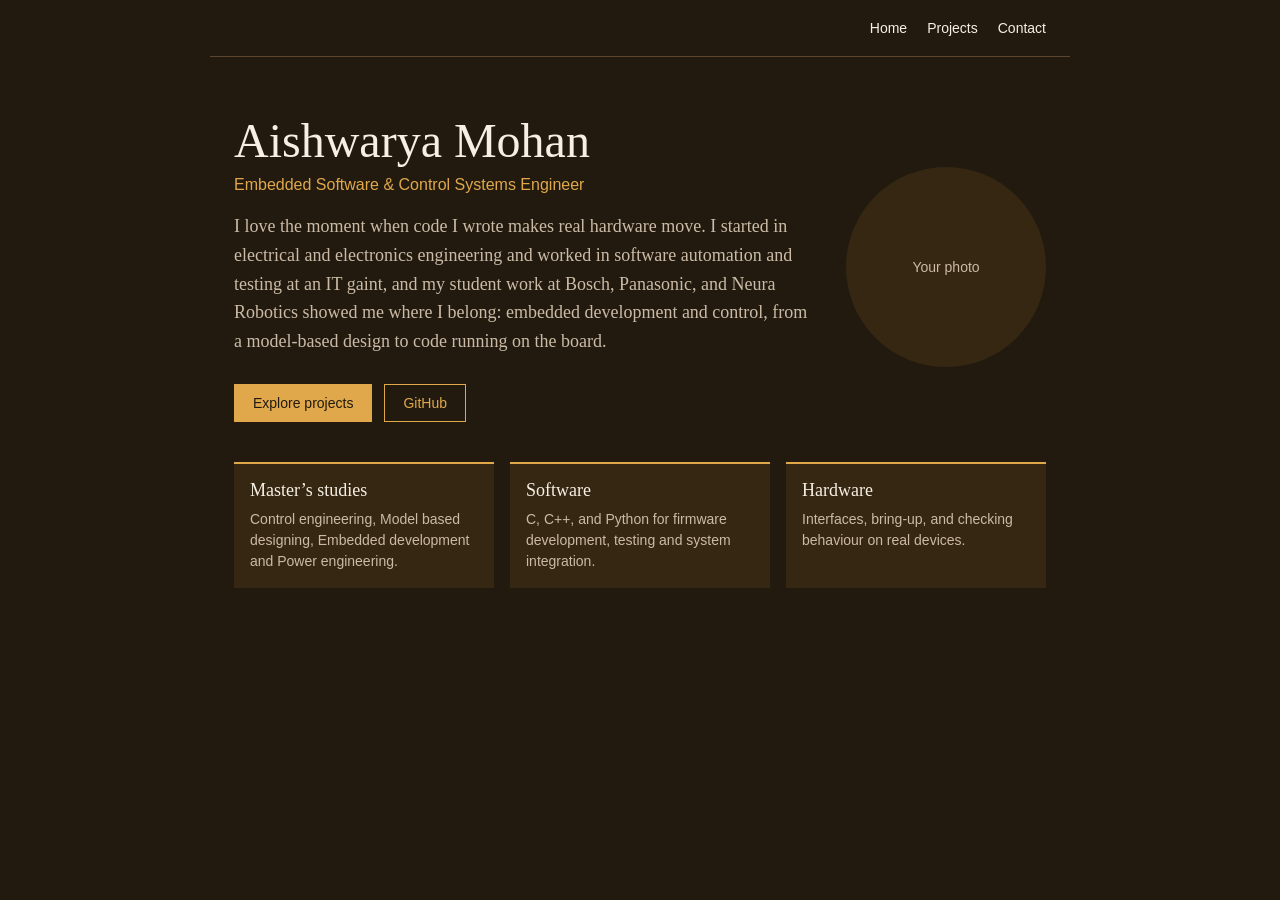
==== local/index.html @ 876b0a0a "Add: photo and refurbish" ====
<!DOCTYPE html>
<!-- This file is the page the browser shows. -->
<html lang="en">
  <head>
    <meta charset="UTF-8" />
    <meta name="viewport" content="width=device-width, initial-scale=1.0" />
    <title>Aishwarya Mohan</title>
    <!-- style.css holds the colours and layout. -->
    <link rel="stylesheet" href="style.css" />
  </head>
  <body>
    <!-- Top bar: the page links. The name is the heading below. -->
    <header class="nav">
      <nav class="nav-links">
        <!-- Each link jumps to a section with the same id. -->
        <a href="#home">Home</a>
        <a href="#projects">Projects</a>
        <a href="#contact">Contact</a>
      </nav>
    </header>

    <main class="page">
      <!-- Hero: the first thing a visitor reads. -->
      <!-- id="home" is the target of the Home link in the top bar. -->
      <section class="hero" id="home">
        <div class="hero-text">
          <h1>Aishwarya Mohan</h1>
          <p class="role">Embedded Software &amp; Control Systems Engineer</p>

          <!-- EDIT: background, the work in Germany, and the focus. -->
          <p class="intro">
            I love the moment when code I wrote makes real hardware move. I
            started in electrical and electronics engineering and
            worked in software automation and testing at an IT gaint,
            and my student work at Bosch, Panasonic, and Neura Robotics showed me where I
            belong: embedded development and control, from a model-based design
            to code running on the board.
          </p>

          <!-- Two buttons. A link styled to look like a button. -->
          <div class="hero-buttons">
            <a class="button button-main" href="#projects">Explore projects</a>
            <a class="button" href="https://github.com/tech-believer">GitHub</a>
          </div>
        </div>

        <!-- Photo sits to the right of the text. -->
        <!-- When you have a picture, save it as local/photo.jpg -->
        <!-- and replace the line below with: <img src="photo.jpg" alt="Aishwarya Mohan"> -->
        <div class="photo">Your photo</div>
      </section>

      <!-- Three starting topics. More sections can be added later. -->
      <section class="topics" aria-label="Focus areas">
        <article>
          <h2>Master’s studies</h2>
          <p>Control engineering, Model based designing, Embedded development and Power engineering.</p>
        </article>
        <article>
          <h2>Software</h2>
          <p>C, C++, and Python for firmware development, testing and system integration.</p>
        </article>
        <article>
          <h2>Hardware</h2>
          <p>Interfaces, bring-up, and checking behaviour on real devices.</p>
        </article>
      </section>
    </main>
  </body>
</html>
---- local/style.css ----
/* Warm engineering colours for the first local page. */
:root {
  --ink: #221a0f;
  --panel: #362712;
  --line: #5c4630;
  --cream: #f6efe4;
  --muted: #cbbba6;
  --gold: #e0a84a;
}

/* Make the page fill the window and use our font. */
* {
  box-sizing: border-box;
}

body {
  margin: 0;
  min-height: 100vh;
  background: var(--ink);
  color: var(--cream);
  font-family: Georgia, "Times New Roman", serif;
}

/* Top bar across the page. */
.nav {
  display: flex;
  justify-content: flex-end;
  align-items: center;
  max-width: 860px;
  margin: 0 auto;
  padding: 20px 24px;
  border-bottom: 1px solid var(--line);
  font-family: Arial, sans-serif;
}

/* Links have no underline until the mouse is over them. */
.nav a {
  color: var(--cream);
  text-decoration: none;
}

.nav a:hover {
  color: var(--gold);
}

.nav-links {
  display: flex;
  gap: 20px;
  font-size: 14px;
}

/* Text on the left, photo on the right. */
.hero {
  display: flex;
  align-items: center;
  gap: 32px;
}

.hero-text {
  flex: 1;
}

/* Round photo frame. Same width and height make a perfect circle. */
.photo {
  width: 200px;
  height: 200px;
  flex-shrink: 0;
  display: flex;
  align-items: center;
  justify-content: center;
  border-radius: 50%;
  overflow: hidden;
  background: var(--panel);
  color: var(--muted);
  font-family: Arial, sans-serif;
  font-size: 14px;
}

/* Fill the circle without stretching the picture. */
.photo img {
  width: 100%;
  height: 100%;
  object-fit: cover;
}

/* Keep the content in a readable column. */
.page {
  max-width: 860px;
  margin: 0 auto;
  padding: 56px 24px 72px;
}

/* Row that holds the two buttons. */
.hero-buttons {
  display: flex;
  flex-wrap: wrap;
  gap: 12px;
  margin-top: 28px;
}

/* A link that looks like a button. */
.button {
  display: inline-block;
  padding: 10px 18px;
  border: 1px solid var(--gold);
  color: var(--gold);
  font-family: Arial, sans-serif;
  font-size: 14px;
  text-decoration: none;
}

.button:hover {
  background: var(--panel);
}

/* The main button is filled with gold. */
.button-main {
  background: var(--gold);
  color: var(--ink);
}

.button-main:hover {
  background: var(--cream);
  border-color: var(--cream);
}

h1 {
  margin: 0;
  font-size: 48px;
  font-weight: normal;
}

.role {
  margin: 8px 0 0;
  color: var(--gold);
  font-family: Arial, sans-serif;
}

.intro {
  color: var(--muted);
  font-size: 18px;
  line-height: 1.6;
}

/* Place the three topics side by side on a wide screen. */
.topics {
  display: grid;
  grid-template-columns: repeat(3, minmax(0, 1fr));
  gap: 16px;
  margin-top: 40px;
}

article {
  background: var(--panel);
  border-top: 2px solid var(--gold);
  padding: 16px;
}

h2 {
  margin: 0 0 8px;
  font-size: 18px;
  font-weight: normal;
}

article p {
  margin: 0;
  color: var(--muted);
  font-family: Arial, sans-serif;
  font-size: 14px;
  line-height: 1.5;
}

/* Stack the topics on a phone. */
@media (max-width: 700px) {
  h1 {
    font-size: 36px;
  }

  /* Smaller gaps so the top bar fits on a phone. */
  .nav-links {
    gap: 12px;
  }

  /* On a phone, put the photo under the text. */
  .hero {
    flex-direction: column;
    align-items: flex-start;
  }

  .topics {
    grid-template-columns: 1fr;
  }
}
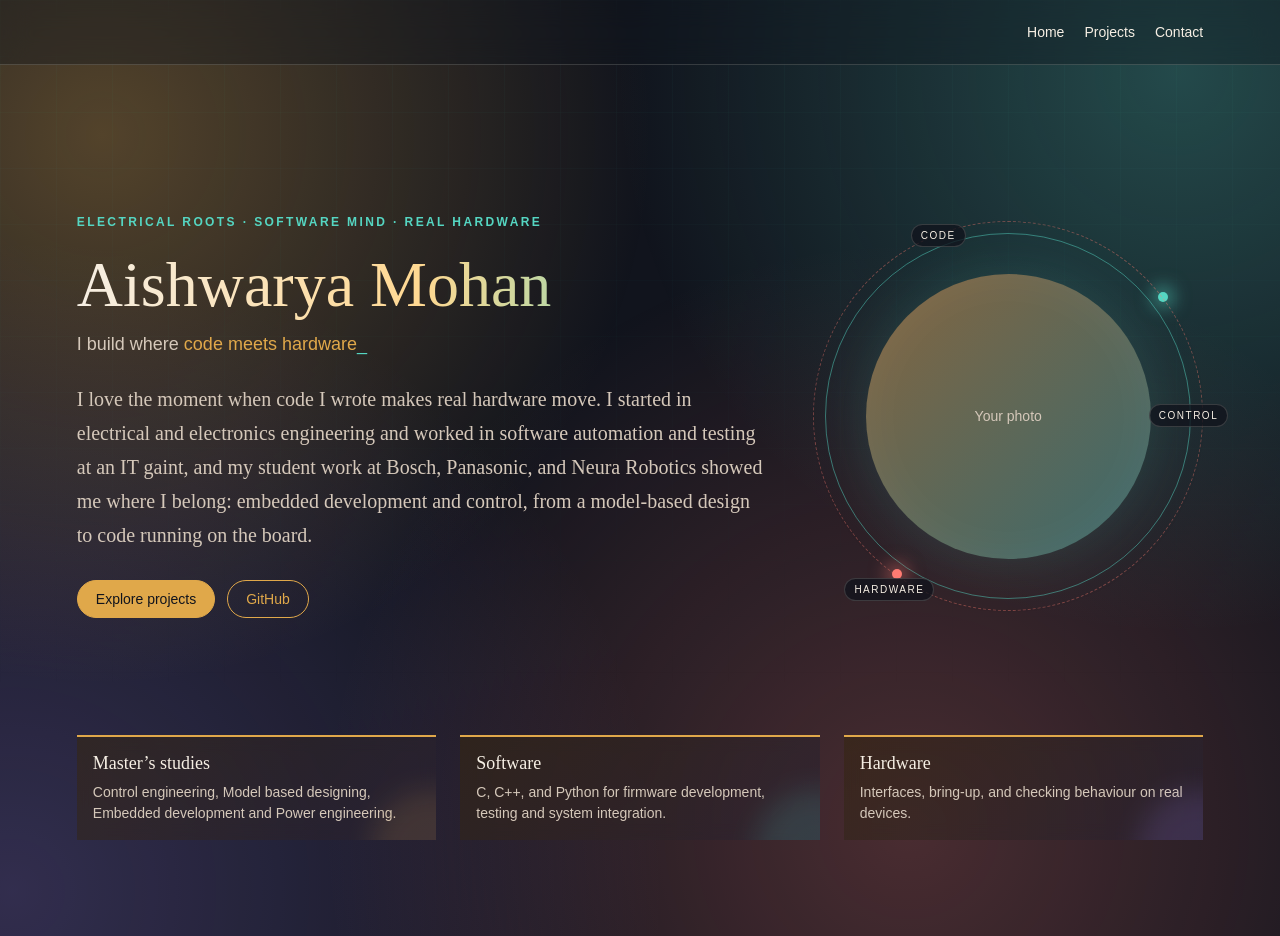
==== commit 1ca0f46c: "Add: Planetary style and JS automation :)" ====
--- a/local/index.html
+++ b/local/index.html
@@ -9,6 +9,13 @@
     <link rel="stylesheet" href="style.css" />
   </head>
   <body>
+    <!-- Decorative moving signal lines. Screen readers ignore them. -->
+    <div class="signal-field" aria-hidden="true">
+      <span class="signal signal-one"></span>
+      <span class="signal signal-two"></span>
+      <span class="signal signal-three"></span>
+    </div>
+
     <!-- Top bar: the page links. The name is the heading below. -->
     <header class="nav">
       <nav class="nav-links">
@@ -24,8 +31,13 @@
       <!-- id="home" is the target of the Home link in the top bar. -->
       <section class="hero" id="home">
         <div class="hero-text">
+          <p class="eyebrow">ELECTRICAL ROOTS · SOFTWARE MIND · REAL HARDWARE</p>
           <h1>Aishwarya Mohan</h1>
-          <p class="role">Embedded Software &amp; Control Systems Engineer</p>
+          <!-- JavaScript changes only the highlighted ending. -->
+          <p class="role">
+            I build where
+            <span id="changing-focus">code meets hardware</span><span class="cursor">_</span>
+          </p>
 
           <!-- EDIT: background, the work in Germany, and the focus. -->
           <p class="intro">
@@ -44,10 +56,17 @@
           </div>
         </div>
 
-        <!-- Photo sits to the right of the text. -->
+        <!-- The animated rings connect the themes around the photo. -->
         <!-- When you have a picture, save it as local/photo.jpg -->
         <!-- and replace the line below with: <img src="photo.jpg" alt="Aishwarya Mohan"> -->
-        <div class="photo">Your photo</div>
+        <div class="portrait-system">
+          <span class="orbit orbit-one" aria-hidden="true"></span>
+          <span class="orbit orbit-two" aria-hidden="true"></span>
+          <span class="orbit-label label-code">CODE</span>
+          <span class="orbit-label label-control">CONTROL</span>
+          <span class="orbit-label label-hardware">HARDWARE</span>
+          <div class="photo">Your photo</div>
+        </div>
       </section>
 
       <!-- Three starting topics. More sections can be added later. -->
@@ -66,5 +85,7 @@
         </article>
       </section>
     </main>
+    <!-- A tiny script changes the highlighted engineering theme. -->
+    <script src="script.js"></script>
   </body>
 </html>
--- a/local/style.css
+++ b/local/style.css
@@ -1,11 +1,14 @@
 /* Warm engineering colours for the first local page. */
 :root {
-  --ink: #221a0f;
-  --panel: #362712;
-  --line: #5c4630;
+  --ink: #11141d;
+  --panel: #282235;
+  --line: rgba(246, 239, 228, 0.16);
   --cream: #f6efe4;
-  --muted: #cbbba6;
+  --muted: #d5c8ba;
   --gold: #e0a84a;
+  --teal: #55d6c2;
+  --coral: #ff7b72;
+  --violet: #a98bff;
 }
 
 /* Make the page fill the window and use our font. */
@@ -16,20 +19,178 @@
 body {
   margin: 0;
   min-height: 100vh;
+  position: relative;
+  overflow-x: hidden;
   background: var(--ink);
   color: var(--cream);
   font-family: Georgia, "Times New Roman", serif;
 }
 
-/* Top bar across the page. */
+/* Soft coloured glows behind the whole page. */
+body::before {
+  content: "";
+  position: fixed;          /* stays still while the page scrolls */
+  inset: -20%;              /* a bit bigger than the screen, so movement has room */
+  z-index: -1;              /* sits behind all the text */
+  background:
+    radial-gradient(circle at 20% 25%, rgba(224, 168, 74, 0.32), transparent 32%),
+    radial-gradient(circle at 80% 20%, rgba(85, 214, 194, 0.28), transparent 32%),
+    radial-gradient(circle at 65% 80%, rgba(255, 123, 114, 0.24), transparent 38%),
+    radial-gradient(circle at 15% 85%, rgba(169, 139, 255, 0.22), transparent 35%);
+  animation: drift 10s ease-in-out infinite alternate;
+}
+
+/* A faint technical grid gives the background an engineering feel. */
+body::after {
+  content: "";
+  position: fixed;
+  inset: 0;
+  z-index: -1;
+  opacity: 0.14;
+  background-image:
+    linear-gradient(rgba(85, 214, 194, 0.24) 1px, transparent 1px),
+    linear-gradient(90deg, rgba(85, 214, 194, 0.24) 1px, transparent 1px);
+  background-size: 56px 56px;
+  mask-image: linear-gradient(to bottom, black, transparent 85%);
+}
+
+/* Three animated paths suggest electrical signals moving through a system. */
+.signal-field {
+  position: fixed;
+  inset: 0;
+  z-index: 0;
+  overflow: hidden;
+  pointer-events: none;
+}
+
+.signal {
+  position: absolute;
+  width: 42vw;
+  height: 1px;
+  opacity: 0;
+  background: linear-gradient(90deg, transparent, var(--teal), transparent);
+  box-shadow: 0 0 14px var(--teal);
+  animation: signal-flow 7s linear infinite;
+}
+
+.signal::after {
+  content: "";
+  position: absolute;
+  right: 20%;
+  top: -3px;
+  width: 7px;
+  height: 7px;
+  border-radius: 50%;
+  background: var(--cream);
+  box-shadow: 0 0 18px 5px var(--teal);
+}
+
+.signal-one {
+  top: 18%;
+  left: -45vw;
+}
+
+.signal-two {
+  top: 68%;
+  left: -50vw;
+  animation-delay: 2.3s;
+  animation-duration: 9s;
+}
+
+.signal-three {
+  top: 44%;
+  left: -45vw;
+  transform: rotate(-12deg);
+  animation-delay: 4.4s;
+  animation-duration: 11s;
+}
+
+@keyframes signal-flow {
+  0% {
+    opacity: 0;
+    translate: 0;
+  }
+  15%,
+  80% {
+    opacity: 0.65;
+  }
+  100% {
+    opacity: 0;
+    translate: 155vw;
+  }
+}
+
+/* Move and turn the glows, then go back (alternate). */
+@keyframes drift {
+  from {
+    transform: translate(-6%, 4%) rotate(-10deg) scale(1);
+  }
+  to {
+    transform: translate(6%, -4%) rotate(10deg) scale(1.15);
+  }
+}
+
+/* Text slides up and fades in when the page opens. */
+.hero-text {
+  animation: rise 0.9s ease-out backwards;
+}
+
+/* Cards come in a little later, one after another. */
+.topics article {
+  /* "backwards" hides cards during the delay but frees them for hover after. */
+  animation: rise 0.9s ease-out backwards;
+}
+
+.topics article:nth-child(1) {
+  animation-delay: 0.3s;
+}
+
+.topics article:nth-child(2) {
+  animation-delay: 0.45s;
+}
+
+.topics article:nth-child(3) {
+  animation-delay: 0.6s;
+}
+
+/* Start 24px lower and invisible, end in place and visible. */
+@keyframes rise {
+  from {
+    opacity: 0;
+    transform: translateY(24px);
+  }
+  to {
+    opacity: 1;
+    transform: translateY(0);
+  }
+}
+
+/* No movement for people who turned off animations on their device. */
+@media (prefers-reduced-motion: reduce) {
+  body::before,
+  .signal,
+  .orbit,
+  .cursor,
+  .hero-text,
+  .topics article {
+    animation: none;
+  }
+}
+
+/* Top bar uses the same width as the page below it. */
 .nav {
+  position: relative;
+  z-index: 2;
   display: flex;
   justify-content: flex-end;
   align-items: center;
-  max-width: 860px;
+  max-width: 1440px;
   margin: 0 auto;
-  padding: 20px 24px;
+  /* 6vw means 6% of the screen width, so big screens get more side space. */
+  padding: 24px 6vw;
   border-bottom: 1px solid var(--line);
+  background: rgba(17, 20, 29, 0.35);
+  backdrop-filter: blur(14px);
   font-family: Arial, sans-serif;
 }
 
@@ -49,28 +210,122 @@
   font-size: 14px;
 }
 
-/* Text on the left, photo on the right. */
+/* Text on the left, photo pushed to the right edge. */
 .hero {
   display: flex;
   align-items: center;
-  gap: 32px;
+  justify-content: space-between;
+  gap: 48px;
+  min-height: 510px;
 }
 
 .hero-text {
   flex: 1;
 }
 
+.eyebrow {
+  margin: 0 0 18px;
+  color: var(--teal);
+  font: 700 12px/1.4 Arial, sans-serif;
+  letter-spacing: 0.2em;
+}
+
+/* The two rings turn in opposite directions around the portrait. */
+.portrait-system {
+  position: relative;
+  width: 390px;
+  height: 390px;
+  flex: 0 0 390px;
+  display: grid;
+  place-items: center;
+}
+
+.orbit {
+  position: absolute;
+  inset: 12px;
+  border: 1px solid rgba(85, 214, 194, 0.48);
+  border-radius: 50%;
+  animation: orbit-spin 14s linear infinite;
+}
+
+.orbit::before {
+  content: "";
+  position: absolute;
+  top: 16%;
+  right: 6%;
+  width: 10px;
+  height: 10px;
+  border-radius: 50%;
+  background: var(--teal);
+  box-shadow: 0 0 18px 5px rgba(85, 214, 194, 0.65);
+}
+
+.orbit-two {
+  inset: 0;
+  border-color: rgba(255, 123, 114, 0.38);
+  border-style: dashed;
+  animation-direction: reverse;
+  animation-duration: 22s;
+}
+
+.orbit-two::before {
+  top: auto;
+  right: auto;
+  bottom: 8%;
+  left: 20%;
+  background: var(--coral);
+  box-shadow: 0 0 18px 5px rgba(255, 123, 114, 0.55);
+}
+
+@keyframes orbit-spin {
+  to {
+    transform: rotate(360deg);
+  }
+}
+
+.orbit-label {
+  position: absolute;
+  z-index: 2;
+  padding: 5px 9px;
+  border: 1px solid var(--line);
+  border-radius: 20px;
+  background: rgba(17, 20, 29, 0.78);
+  color: var(--cream);
+  font: 10px Arial, sans-serif;
+  letter-spacing: 0.15em;
+}
+
+.label-code {
+  top: 3px;
+  left: 25%;
+}
+
+.label-control {
+  top: 47%;
+  right: -25px;
+}
+
+.label-hardware {
+  bottom: 10px;
+  left: 8%;
+}
+
 /* Round photo frame. Same width and height make a perfect circle. */
 .photo {
-  width: 200px;
-  height: 200px;
-  flex-shrink: 0;
+  width: 285px;
+  height: 285px;
   display: flex;
   align-items: center;
   justify-content: center;
   border-radius: 50%;
   overflow: hidden;
-  background: var(--panel);
+  /* Gold-to-teal fill until a real photo is added. */
+  background:
+    linear-gradient(135deg, rgba(224, 168, 74, 0.5), rgba(85, 214, 194, 0.4)),
+    var(--panel);
+  box-shadow:
+    0 0 60px rgba(85, 214, 194, 0.16),
+    inset 0 0 50px rgba(255, 255, 255, 0.05);
   color: var(--muted);
   font-family: Arial, sans-serif;
   font-size: 14px;
@@ -83,11 +338,13 @@
   object-fit: cover;
 }
 
-/* Keep the content in a readable column. */
+/* Wide on a computer, with space at the screen edges. */
 .page {
-  max-width: 860px;
+  position: relative;
+  z-index: 1;
+  max-width: 1440px;
   margin: 0 auto;
-  padding: 56px 24px 72px;
+  padding: 96px 6vw 96px;
 }
 
 /* Row that holds the two buttons. */
@@ -107,10 +364,14 @@
   font-family: Arial, sans-serif;
   font-size: 14px;
   text-decoration: none;
+  border-radius: 999px;
+  transition: transform 0.2s, background 0.2s, box-shadow 0.2s;
 }
 
 .button:hover {
   background: var(--panel);
+  transform: translateY(-3px);
+  box-shadow: 0 8px 24px rgba(224, 168, 74, 0.2);
 }
 
 /* The main button is filled with gold. */
@@ -126,34 +387,95 @@
 
 h1 {
   margin: 0;
-  font-size: 48px;
+  font-size: 64px;
   font-weight: normal;
+  background: linear-gradient(90deg, var(--cream), #ffd891, var(--teal));
+  background-clip: text;
+  color: transparent;
 }
 
 .role {
-  margin: 8px 0 0;
+  min-height: 28px;
+  margin: 12px 0 0;
+  color: var(--muted);
+  font-family: Arial, sans-serif;
+  font-size: 18px;
+}
+
+#changing-focus {
+  display: inline-block;
   color: var(--gold);
-  font-family: Arial, sans-serif;
+  transition: opacity 0.25s, transform 0.25s;
+}
+
+#changing-focus.is-changing {
+  opacity: 0;
+  transform: translateY(6px);
+}
+
+.cursor {
+  color: var(--teal);
+  animation: blink 0.8s steps(1) infinite;
+}
+
+@keyframes blink {
+  50% {
+    opacity: 0;
+  }
 }
 
 .intro {
+  max-width: 720px;
   color: var(--muted);
-  font-size: 18px;
-  line-height: 1.6;
+  font-size: 20px;
+  line-height: 1.7;
 }
 
 /* Place the three topics side by side on a wide screen. */
 .topics {
   display: grid;
   grid-template-columns: repeat(3, minmax(0, 1fr));
-  gap: 16px;
-  margin-top: 40px;
-}
-
+  gap: 24px;
+  margin-top: 64px;
+}
+
+/* See-through cards so the colours show behind them. */
 article {
-  background: var(--panel);
+  position: relative;
+  overflow: hidden;
+  background: linear-gradient(135deg, rgba(54, 39, 18, 0.58), rgba(40, 34, 53, 0.58));
+  backdrop-filter: blur(8px);
   border-top: 2px solid var(--gold);
   padding: 16px;
+  transition: transform 0.25s, box-shadow 0.25s; /* smooth hover change */
+}
+
+/* Each card gets a different coloured light. */
+article::after {
+  content: "";
+  position: absolute;
+  width: 120px;
+  height: 120px;
+  right: -55px;
+  bottom: -70px;
+  border-radius: 50%;
+  background: var(--gold);
+  opacity: 0.14;
+  filter: blur(14px);
+}
+
+article:nth-child(2)::after {
+  background: var(--teal);
+}
+
+article:nth-child(3)::after {
+  background: var(--violet);
+}
+
+/* Card lifts up with a gold glow when the mouse is over it. */
+article:hover {
+  transform: translateY(-6px);
+  box-shadow: 0 10px 30px rgba(224, 168, 74, 0.25);
 }
 
 h2 {
@@ -181,6 +503,33 @@
     gap: 12px;
   }
 
+  .nav,
+  .page {
+    padding-left: 20px;
+    padding-right: 20px;
+  }
+
+  .page {
+    padding-top: 48px;
+  }
+
+  /* Smaller photo so it fits a phone screen. */
+  .photo {
+    width: 210px;
+    height: 210px;
+  }
+
+  .portrait-system {
+    width: 280px;
+    height: 280px;
+    flex-basis: 280px;
+    align-self: center;
+  }
+
+  .label-control {
+    right: -8px;
+  }
+
   /* On a phone, put the photo under the text. */
   .hero {
     flex-direction: column;
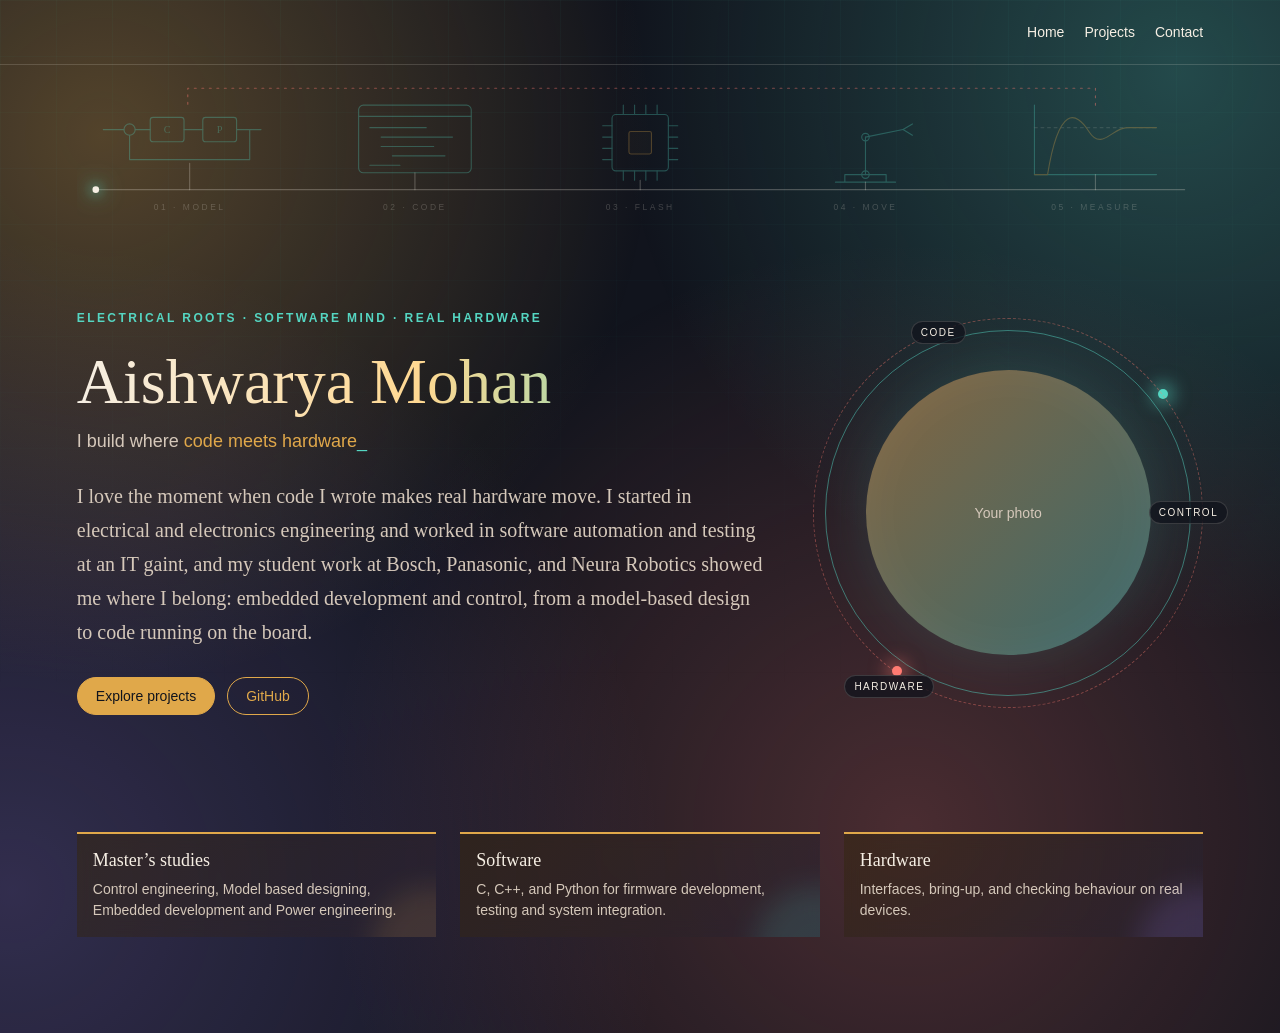
==== commit 626058ac: "Add: simple roof top animation" ====
--- a/local/index.html
+++ b/local/index.html
@@ -25,6 +25,80 @@
         <a href="#contact">Contact</a>
       </nav>
     </header>
+
+    <!-- Roof: one thin line drawing that tells the story left to right. -->
+    <!-- A spark travels along the bottom line. When it reaches a step, -->
+    <!-- that step draws itself, glows, and later fades out again. -->
+    <!-- --d is the time the spark arrives at that step. -->
+    <div class="roof" aria-hidden="true">
+      <svg viewBox="0 0 1200 150" class="roof-art">
+        <!-- Feedback loop on top: the measured result goes back to the model. -->
+        <path class="loop" d="M1085 30 V12 H118 V30" />
+
+        <!-- 01 MODEL: a control block diagram with a feedback path. -->
+        <g class="stage" style="--d: 0.6s">
+          <circle class="draw" pathLength="1" cx="56" cy="56" r="6" />
+          <path class="draw" pathLength="1" d="M28 56 H50 M62 56 H78 M114 56 H134 M170 56 H196" />
+          <rect class="draw" pathLength="1" x="78" y="43" width="36" height="26" rx="3" />
+          <rect class="draw" pathLength="1" x="134" y="43" width="36" height="26" rx="3" />
+          <path class="draw" pathLength="1" d="M184 56 V88 H56 V62" />
+          <text x="96" y="60" class="tag">C</text>
+          <text x="152" y="60" class="tag">P</text>
+          <text x="120" y="142" class="label">01 · MODEL</text>
+        </g>
+
+        <!-- 02 CODE: an editor window where lines get typed. -->
+        <g class="stage" style="--d: 2.7s">
+          <rect class="draw" pathLength="1" x="300" y="30" width="120" height="72" rx="5" />
+          <path class="draw" pathLength="1" d="M300 42 H420" />
+          <line class="draw" pathLength="1" style="--i: 1" x1="312" y1="54" x2="372" y2="54" />
+          <line class="draw" pathLength="1" style="--i: 2" x1="324" y1="64" x2="400" y2="64" />
+          <line class="draw" pathLength="1" style="--i: 3" x1="324" y1="74" x2="380" y2="74" />
+          <line class="draw" pathLength="1" style="--i: 4" x1="336" y1="84" x2="392" y2="84" />
+          <line class="draw" pathLength="1" style="--i: 5" x1="312" y1="94" x2="344" y2="94" />
+          <text x="360" y="142" class="label">02 · CODE</text>
+        </g>
+
+        <!-- 03 FLASH: bits go into the microcontroller and its core lights up. -->
+        <g class="stage" style="--d: 4.8s">
+          <text x="600" y="26" class="bits">0110 1011</text>
+          <rect class="draw" pathLength="1" x="570" y="40" width="60" height="60" rx="4" />
+          <rect class="core" x="588" y="58" width="24" height="24" rx="2" />
+          <path class="draw" pathLength="1" d="M582 40 V30 M594 40 V30 M606 40 V30 M618 40 V30 M582 100 V110 M594 100 V110 M606 100 V110 M618 100 V110 M570 52 H560 M570 64 H560 M570 76 H560 M570 88 H560 M630 52 H640 M630 64 H640 M630 76 H640 M630 88 H640" />
+          <text x="600" y="142" class="label">03 · FLASH</text>
+        </g>
+
+        <!-- 04 MOVE: a robot arm whose two joints keep turning. -->
+        <g class="stage" style="--d: 6.9s">
+          <path class="draw" pathLength="1" d="M808 112 H872 M818 112 V104 H862 V112" />
+          <g class="arm-upper">
+            <line x1="840" y1="104" x2="840" y2="64" />
+            <circle cx="840" cy="104" r="4" />
+            <g class="arm-lower">
+              <circle cx="840" cy="64" r="4" />
+              <line x1="840" y1="64" x2="880" y2="56" />
+              <path d="M880 56 L890 50 M880 56 L890 62" />
+            </g>
+          </g>
+          <text x="840" y="142" class="label">04 · MOVE</text>
+        </g>
+
+        <!-- 05 MEASURE: a step response settles on the dashed setpoint. -->
+        <g class="stage" style="--d: 8.9s">
+          <path class="draw" pathLength="1" d="M1020 30 V104 H1150" />
+          <path class="setpoint" d="M1020 54 H1150" />
+          <path class="draw response" pathLength="1" d="M1020 104 H1034 C1046 30 1064 36 1078 58 S1104 52 1120 54 H1150" />
+          <text x="1085" y="142" class="label">05 · MEASURE</text>
+        </g>
+
+        <!-- Production line along the bottom, joining every step. -->
+        <path class="trace" d="M20 120 H1180" />
+        <path class="trace" d="M120 92 V120 M360 102 V120 M600 110 V120 M840 112 V120 M1085 104 V120" />
+
+        <!-- The spark that travels the line and triggers each step. -->
+        <circle class="spark" cx="20" cy="120" r="3.5" />
+      </svg>
+    </div>
 
     <main class="page">
       <!-- Hero: the first thing a visitor reads. -->
--- a/local/style.css
+++ b/local/style.css
@@ -54,6 +54,224 @@
   mask-image: linear-gradient(to bottom, black, transparent 85%);
 }
 
+/* Roof: the story drawing across the top of the page. */
+.roof {
+  position: relative;
+  z-index: 1;
+  max-width: 1440px;
+  margin: 0 auto;
+  padding: 12px 6vw 0;
+}
+
+.roof-art {
+  display: block;
+  width: 100%;
+  height: auto;
+  fill: none;
+  stroke: var(--teal);
+  stroke-width: 1.2;
+  stroke-linecap: round;
+  stroke-linejoin: round;
+}
+
+/* Small words under each step. */
+.roof-art .label {
+  fill: var(--cream);
+  stroke: none;
+  font: 9px Arial, sans-serif;
+  letter-spacing: 0.3em;
+  text-anchor: middle;
+  opacity: 0.7;
+}
+
+/* Letters inside the model blocks: C = controller, P = plant. */
+.roof-art .tag {
+  fill: var(--teal);
+  stroke: none;
+  font: 11px Georgia, serif;
+  text-anchor: middle;
+}
+
+/* The full 10 s story repeats forever. */
+/* Each step is dim, then bright when the spark arrives, then dim again. */
+.stage {
+  opacity: 0.3;
+  animation: stage-on 10s ease-in-out infinite;
+  animation-delay: var(--d);
+}
+
+@keyframes stage-on {
+  0%,
+  32%,
+  100% {
+    opacity: 0.3;
+  }
+  6%,
+  22% {
+    opacity: 1;
+  }
+}
+
+/* Lines draw themselves. pathLength="1" in the HTML makes every line */
+/* length 1, so one dash of size 1 can show or hide the whole line. */
+.draw {
+  stroke-dasharray: 1;
+  animation: draw 10s ease-in-out infinite;
+  /* --i (if set) types the code lines one after another. */
+  animation-delay: calc(var(--d) + var(--i, 0) * 0.15s);
+}
+
+@keyframes draw {
+  0% {
+    stroke-dashoffset: 1;     /* hidden */
+  }
+  12%,
+  88% {
+    stroke-dashoffset: 0;     /* fully drawn */
+  }
+  100% {
+    stroke-dashoffset: -1;    /* rubbed out, ready to draw again */
+  }
+}
+
+/* Bits float up into the chip and fade. */
+.bits {
+  fill: var(--gold);
+  stroke: none;
+  font: 9px monospace;
+  letter-spacing: 0.2em;
+  text-anchor: middle;
+  opacity: 0;
+  animation: bits 10s ease-out infinite;
+  animation-delay: var(--d);
+}
+
+@keyframes bits {
+  0% {
+    opacity: 0;
+    transform: translateY(-8px);
+  }
+  8% {
+    opacity: 1;
+  }
+  20%,
+  100% {
+    opacity: 0;
+    transform: translateY(10px);
+  }
+}
+
+/* The chip core fills with gold once it is "flashed". */
+.core {
+  fill: var(--gold);
+  fill-opacity: 0.1;
+  stroke: var(--gold);
+  animation: core 10s ease-in-out infinite;
+  animation-delay: var(--d);
+}
+
+@keyframes core {
+  0%,
+  100% {
+    fill-opacity: 0.1;
+  }
+  15%,
+  70% {
+    fill-opacity: 0.7;
+  }
+}
+
+/* Robot arm: each joint turns around its own pin. */
+/* transform-box: view-box lets us give the pin in drawing units. */
+.arm-upper,
+.arm-lower {
+  transform-box: view-box;
+  animation: arm 5s ease-in-out infinite alternate;
+}
+
+.arm-upper {
+  transform-origin: 840px 104px;
+}
+
+.arm-lower {
+  transform-origin: 840px 64px;
+  animation-name: forearm;
+  animation-duration: 3.5s;
+}
+
+@keyframes arm {
+  from {
+    rotate: -18deg;
+  }
+  to {
+    rotate: 14deg;
+  }
+}
+
+@keyframes forearm {
+  from {
+    rotate: 28deg;
+  }
+  to {
+    rotate: -24deg;
+  }
+}
+
+/* Measured curve in gold; target line dashed. */
+.response {
+  stroke: var(--gold);
+}
+
+.setpoint {
+  stroke: var(--cream);
+  stroke-dasharray: 3 4;
+  opacity: 0.4;
+}
+
+/* Feedback loop: dashes keep flowing from MEASURE back to MODEL. */
+.loop {
+  stroke: var(--coral);
+  stroke-dasharray: 2 6;
+  opacity: 0.45;
+  animation: loop-flow 1.6s linear infinite;
+}
+
+@keyframes loop-flow {
+  to {
+    stroke-dashoffset: -16;
+  }
+}
+
+/* The production line itself. */
+.trace {
+  stroke: var(--cream);
+  opacity: 0.25;
+}
+
+/* The spark runs left to right once every 10 s. */
+.spark {
+  fill: var(--cream);
+  stroke: none;
+  filter: drop-shadow(0 0 6px var(--teal)) drop-shadow(0 0 12px var(--teal));
+  transform-box: view-box;
+  animation: spark 10s linear infinite;
+}
+
+@keyframes spark {
+  0% {
+    transform: translateX(0);
+    opacity: 0;
+  }
+  3%,
+  95% {
+    opacity: 1;
+  }
+  100% {
+    transform: translateX(1160px);
+    opacity: 0;
+  }
+}
+
 /* Three animated paths suggest electrical signals moving through a system. */
 .signal-field {
   position: fixed;
@@ -171,6 +389,14 @@
   .signal,
   .orbit,
   .cursor,
+  .stage,
+  .draw,
+  .bits,
+  .core,
+  .arm-upper,
+  .arm-lower,
+  .loop,
+  .spark,
   .hero-text,
   .topics article {
     animation: none;
@@ -189,8 +415,6 @@
   /* 6vw means 6% of the screen width, so big screens get more side space. */
   padding: 24px 6vw;
   border-bottom: 1px solid var(--line);
-  background: rgba(17, 20, 29, 0.35);
-  backdrop-filter: blur(14px);
   font-family: Arial, sans-serif;
 }
 
@@ -344,7 +568,7 @@
   z-index: 1;
   max-width: 1440px;
   margin: 0 auto;
-  padding: 96px 6vw 96px;
+  padding: 40px 6vw 96px;
 }
 
 /* Row that holds the two buttons. */
@@ -539,4 +763,13 @@
   .topics {
     grid-template-columns: 1fr;
   }
-}
+
+  /* On a phone the drawing is small, so hide the words under it. */
+  .roof {
+    padding: 8px 12px 0;
+  }
+
+  .roof-art .label {
+    display: none;
+  }
+}
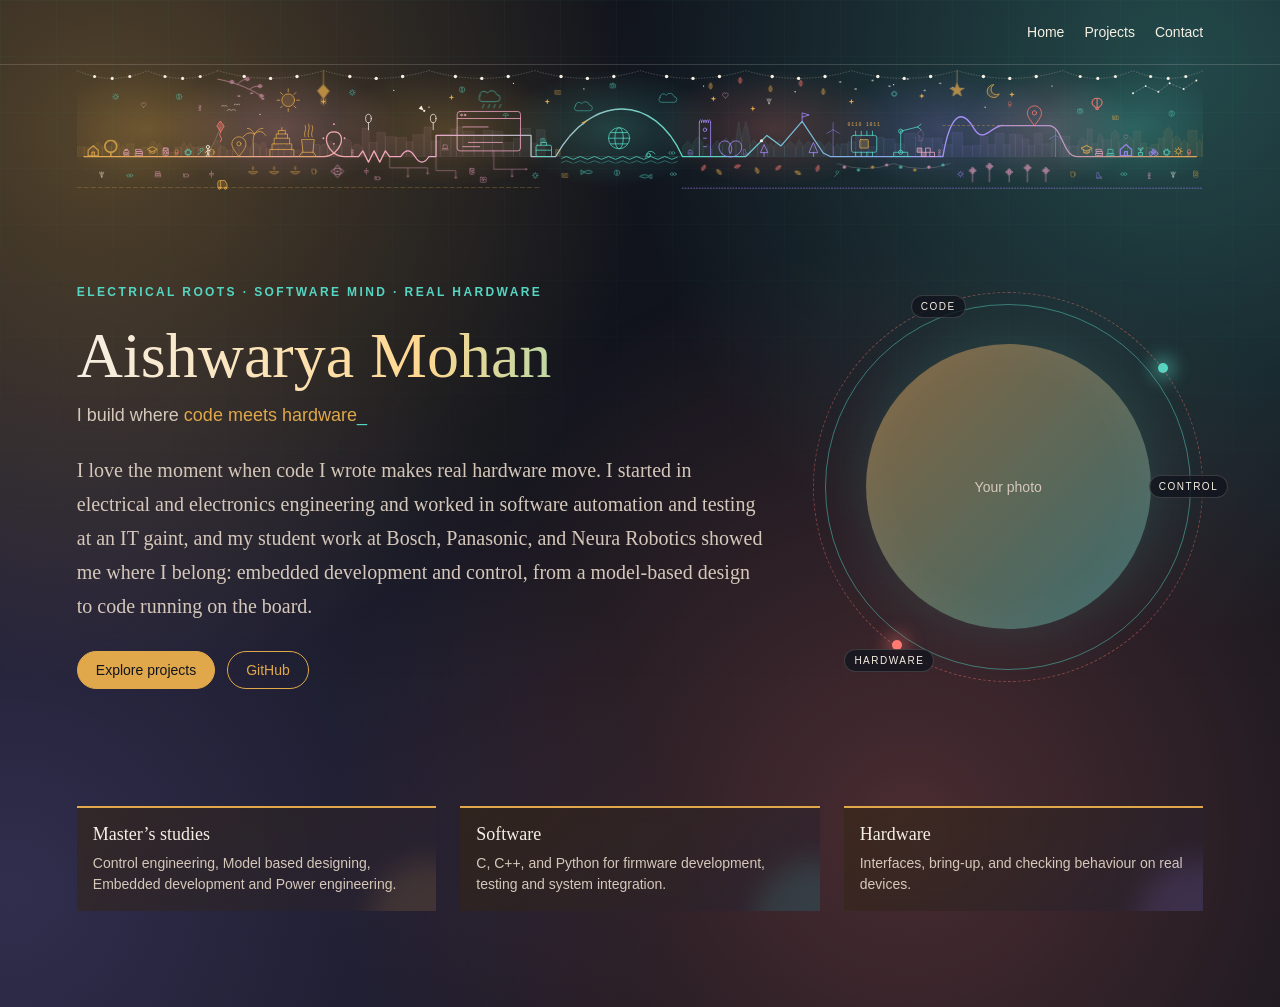
==== commit a11ae46a: "Add: a lot of my life depictions" ====
--- a/local/index.html
+++ b/local/index.html
@@ -9,13 +9,6 @@
     <link rel="stylesheet" href="style.css" />
   </head>
   <body>
-    <!-- Decorative moving signal lines. Screen readers ignore them. -->
-    <div class="signal-field" aria-hidden="true">
-      <span class="signal signal-one"></span>
-      <span class="signal signal-two"></span>
-      <span class="signal signal-three"></span>
-    </div>
-
     <!-- Top bar: the page links. The name is the heading below. -->
     <header class="nav">
       <nav class="nav-links">
@@ -26,77 +19,605 @@
       </nav>
     </header>
 
-    <!-- Roof: one thin line drawing that tells the story left to right. -->
-    <!-- A spark travels along the bottom line. When it reaches a step, -->
-    <!-- that step draws itself, glows, and later fades out again. -->
-    <!-- --d is the time the spark arrives at that step. -->
+    <!-- Roof: ONE line that tells my story, left to right.            -->
+    <!-- Bengaluru -> electrical roots -> first code -> travel ->        -->
+    <!-- Darmstadt -> hikes -> firmware -> robots -> control -> next?   -->
+    <!-- A spark runs along the line and draws it, then it starts again. -->
     <div class="roof" aria-hidden="true">
-      <svg viewBox="0 0 1200 150" class="roof-art">
-        <!-- Feedback loop on top: the measured result goes back to the model. -->
-        <path class="loop" d="M1085 30 V12 H118 V30" />
-
-        <!-- 01 MODEL: a control block diagram with a feedback path. -->
-        <g class="stage" style="--d: 0.6s">
-          <circle class="draw" pathLength="1" cx="56" cy="56" r="6" />
-          <path class="draw" pathLength="1" d="M28 56 H50 M62 56 H78 M114 56 H134 M170 56 H196" />
-          <rect class="draw" pathLength="1" x="78" y="43" width="36" height="26" rx="3" />
-          <rect class="draw" pathLength="1" x="134" y="43" width="36" height="26" rx="3" />
-          <path class="draw" pathLength="1" d="M184 56 V88 H56 V62" />
-          <text x="96" y="60" class="tag">C</text>
-          <text x="152" y="60" class="tag">P</text>
-          <text x="120" y="142" class="label">01 · MODEL</text>
-        </g>
-
-        <!-- 02 CODE: an editor window where lines get typed. -->
-        <g class="stage" style="--d: 2.7s">
-          <rect class="draw" pathLength="1" x="300" y="30" width="120" height="72" rx="5" />
-          <path class="draw" pathLength="1" d="M300 42 H420" />
-          <line class="draw" pathLength="1" style="--i: 1" x1="312" y1="54" x2="372" y2="54" />
-          <line class="draw" pathLength="1" style="--i: 2" x1="324" y1="64" x2="400" y2="64" />
-          <line class="draw" pathLength="1" style="--i: 3" x1="324" y1="74" x2="380" y2="74" />
-          <line class="draw" pathLength="1" style="--i: 4" x1="336" y1="84" x2="392" y2="84" />
-          <line class="draw" pathLength="1" style="--i: 5" x1="312" y1="94" x2="344" y2="94" />
-          <text x="360" y="142" class="label">02 · CODE</text>
-        </g>
-
-        <!-- 03 FLASH: bits go into the microcontroller and its core lights up. -->
-        <g class="stage" style="--d: 4.8s">
-          <text x="600" y="26" class="bits">0110 1011</text>
-          <rect class="draw" pathLength="1" x="570" y="40" width="60" height="60" rx="4" />
-          <rect class="core" x="588" y="58" width="24" height="24" rx="2" />
-          <path class="draw" pathLength="1" d="M582 40 V30 M594 40 V30 M606 40 V30 M618 40 V30 M582 100 V110 M594 100 V110 M606 100 V110 M618 100 V110 M570 52 H560 M570 64 H560 M570 76 H560 M570 88 H560 M630 52 H640 M630 64 H640 M630 76 H640 M630 88 H640" />
-          <text x="600" y="142" class="label">03 · FLASH</text>
-        </g>
-
-        <!-- 04 MOVE: a robot arm whose two joints keep turning. -->
-        <g class="stage" style="--d: 6.9s">
-          <path class="draw" pathLength="1" d="M808 112 H872 M818 112 V104 H862 V112" />
+      <svg viewBox="-200 0 1600 180" class="roof-art">
+        <defs>
+          <!-- The line slowly changes colour along the journey. -->
+          <linearGradient id="life-gradient" gradientUnits="userSpaceOnUse" x1="-200" y1="0" x2="1400" y2="0">
+            <stop offset="0" stop-color="#e0a84a" />
+            <stop offset="0.3" stop-color="#f3a6c6" />
+            <stop offset="0.55" stop-color="#55d6c2" />
+            <stop offset="0.8" stop-color="#a98bff" />
+            <stop offset="1" stop-color="#e0a84a" />
+          </linearGradient>
+          <!-- One sparkle shape, reused below. -->
+          <path id="star" d="M0 -4 L1 -1 L4 0 L1 1 L0 4 L-1 1 L-4 0 L-1 -1 Z" />
+          <!-- Only show the sea inside this box. -->
+          <clipPath id="sea-clip">
+            <rect x="488" y="124" width="165" height="16" />
+          </clipPath>
+        </defs>
+
+        <!-- ===== BACK LAYER: depth behind everything ===== -->
+        <defs>
+          <radialGradient id="wash-rose">
+            <stop offset="0" stop-color="#f3a6c6" stop-opacity="0.22" />
+            <stop offset="1" stop-color="#f3a6c6" stop-opacity="0" />
+          </radialGradient>
+          <radialGradient id="wash-gold">
+            <stop offset="0" stop-color="#e0a84a" stop-opacity="0.22" />
+            <stop offset="1" stop-color="#e0a84a" stop-opacity="0" />
+          </radialGradient>
+          <radialGradient id="wash-teal">
+            <stop offset="0" stop-color="#55d6c2" stop-opacity="0.22" />
+            <stop offset="1" stop-color="#55d6c2" stop-opacity="0" />
+          </radialGradient>
+          <radialGradient id="wash-coral">
+            <stop offset="0" stop-color="#ff7b72" stop-opacity="0.22" />
+            <stop offset="1" stop-color="#ff7b72" stop-opacity="0" />
+          </radialGradient>
+          <radialGradient id="wash-violet">
+            <stop offset="0" stop-color="#a98bff" stop-opacity="0.22" />
+            <stop offset="1" stop-color="#a98bff" stop-opacity="0" />
+          </radialGradient>
+          <!-- Vehicles only show on their own road or track. -->
+          <clipPath id="road-clip"><rect x="-200" y="160" width="660" height="20" /></clipPath>
+          <clipPath id="track-clip"><rect x="660" y="160" width="740" height="20" /></clipPath>
+        </defs>
+
+        <!-- Soft colour per season: spring, summer, monsoon, autumn, winter. -->
+        <g class="washes">
+          <ellipse class="wash" style="--i: 0" cx="90" cy="90" rx="170" ry="85" fill="url(#wash-rose)" />
+          <ellipse class="wash" style="--i: 1" cx="330" cy="90" rx="170" ry="85" fill="url(#wash-gold)" />
+          <ellipse class="wash" style="--i: 2" cx="560" cy="90" rx="150" ry="85" fill="url(#wash-teal)" />
+          <ellipse class="wash" style="--i: 3" cx="790" cy="90" rx="170" ry="85" fill="url(#wash-coral)" />
+          <ellipse class="wash" style="--i: 4" cx="1030" cy="90" rx="170" ry="85" fill="url(#wash-violet)" />
+          <ellipse class="wash" style="--i: 5" cx="1180" cy="90" rx="120" ry="85" fill="url(#wash-rose)" />
+        </g>
+
+        <!-- One faint skyline from home to Germany. -->
+        <path class="skyline" d="M0 130 V120 q6.5 -10 13 0 V130 V121 h8 V130 V117 h9 V130 V119 q8 -10 16 0 V130 V116 q7 -10 14 0 V130 V114 q4.5 -10 9 0 V130 V119 h9 V130 V113 h8 V130 V119 q4 -10 8 0 V130 V118 q5 -10 10 0 V130 V121 h16 V130 V109 h16 V130 V113 h9 V130 V117 q5.5 -10 11 0 V130 V113 q4.5 -10 9 0 V130 V115 h11 V130 V110 q7 -10 14 0 V130 V117 q7.5 -10 15 0 V130 V90 h10 V130 V110 h11 V130 V96 h12 V130 V102 h15 V130 V103 h15 V130 V109 h9 V130 V99 h16 V130 V88 h10 V130 V108 h13 V130 V99 h15 V130 V91 h8 V130 V88 h9 V130 V94 h16 V130 V102 h13 V130 V93 h13 V130 V94 h15 V130 V110 h15 V130 V104 h9 V130 V90 h15 V130 V111 h9 V130 V92 h12 V130 H660 V116 l7.5 -8 l7.5 8 V130 V110 l7 -8 l7 8 V130 V120 l6.5 -8 l6.5 8 V130 V115 l7.5 -8 l7.5 8 V130 V111 l5 -8 l5 8 V130 V113 l4.5 -8 l4.5 8 V130 V104 l4 -24 l4 24 V130 V104 l6 -24 l6 24 V130 V114 l5.5 -8 l5.5 8 V130 V113 l7 -8 l7 8 V130 V118 l4.5 -8 l4.5 8 V130 V114 l7.5 -8 l7.5 8 V130 V116 l8 -8 l8 8 V130 V114 l5 -8 l5 8 V130 V116 l8 -8 l8 8 V130 V115 l7 -8 l7 8 V130 V117 l7 -8 l7 8 V130 V119 l5 -8 l5 8 V130 V112 h10 V130 V109 h11 V130 V101 h8 V130 V108 h10 V130 V116 h12 V130 V103 h10 V130 V105 h16 V130 V112 h13 V130 V97 h16 V130 V102 h8 V130 V104 h16 V130 V104 h14 V130 V113 h14 V130 V96 h15 V130 V115 h14 V130 V114 h11 V130 V102 h11 V130 V113 h10 V130 V97 h13 V130 V113 h8 V130 V98 h8 V130 V99 h10 V130 V105 h9 V130 V114 h8 V130 V97 h11 V130 V112 h14 V130 V105 h12 V130 V101 h13 V130 V130 H0 Z" />
+
+        <!-- More tiny stars to fill the sky. -->
+        <circle class="dot-star" style="--i: 0" cx="60" cy="70" r="0.9" />
+        <circle class="dot-star" style="--i: 1" cx="250" cy="36" r="0.9" />
+        <circle class="dot-star" style="--i: 2" cx="420" cy="26" r="0.9" />
+        <circle class="dot-star" style="--i: 3" cx="520" cy="34" r="0.9" />
+        <circle class="dot-star" style="--i: 4" cx="690" cy="30" r="0.9" />
+        <circle class="dot-star" style="--i: 5" cx="820" cy="38" r="0.9" />
+        <circle class="dot-star" style="--i: 6" cx="960" cy="28" r="0.9" />
+        <circle class="dot-star" style="--i: 7" cx="1090" cy="60" r="0.9" />
+        <circle class="dot-star" style="--i: 8" cx="1185" cy="30" r="0.9" />
+        <circle class="dot-star" style="--i: 9" cx="300" cy="60" r="0.9" />
+
+        <!-- Wind turbines: clean energy, they keep turning. -->
+        <g class="violet">
+          <g class="turbine">
+            <path d="M874 130 V92" />
+            <g class="blades" style="--i: 0; transform-origin: 874px 92px">
+              <path d="M874 92 V82 M874 92 L882.7 97 M874 92 L865.3 97" />
+            </g>
+          </g>
+          <g class="turbine">
+            <path d="M1190 130 V100" />
+            <g class="blades" style="--i: 1; transform-origin: 1190px 100px">
+              <path d="M1190 100 V90 M1190 100 L1198.7 105 M1190 100 L1181.3 105" />
+            </g>
+          </g>
+        </g>
+
+        <!-- A flock of birds crossing the whole sky. -->
+        <path id="bird-route" d="M-40 70 C300 30 600 80 1240 40" stroke="none" />
+        <g class="birds">
+          <path class="bird" d="M0 0 q3 -3 6 0 q3 -3 6 0" />
+          <path class="bird" style="--i: 1" d="M10 -8 q2 -2 4 0 q2 -2 4 0" />
+          <path class="bird" style="--i: 2" d="M-8 -6 q2 -2 4 0 q2 -2 4 0" />
+          <animateMotion dur="40s" repeatCount="indefinite">
+            <mpath href="#bird-route" />
+          </animateMotion>
+        </g>
+
+        <!-- Ground: a Bangalore road with an auto-rickshaw, German tracks with a train. -->
+        <path class="road" d="M-200 174 H460" />
+        <g clip-path="url(#road-clip)">
+          <g class="auto">
+            <path d="M0 174 V167 Q0 164 4 164 H10 L13 169 V174 Z M4 164 V174" />
+            <circle cx="2.5" cy="175" r="1.6" />
+            <circle cx="11" cy="175" r="1.6" />
+          </g>
+        </g>
+        <path class="track" d="M660 175 H1400" />
+        <g clip-path="url(#track-clip)">
+          <g class="train">
+            <path d="M0 173 V167 H16 V173 Z M18 173 V167 H34 V173 Z M36 173 V167 H48 Q54 167 56 173 Z" />
+            <path d="M3 169 H13 M21 169 H31 M39 169 H48" />
+          </g>
+        </g>
+
+        <!-- Jasmine (mallige) garland: the roof trim, from home. -->
+        <path class="garland" d="M0 8 Q75 30 150 8 Q225 30 300 8 Q375 30 450 8 Q525 30 600 8 Q675 30 750 8 Q825 30 900 8 Q975 30 1050 8 Q1125 30 1200 8" />
+        <g class="buds">
+          <circle class="bud" style="--i: 0" cx="37.5" cy="16.25" r="2.4" />
+          <circle class="bud" style="--i: 1" cx="75" cy="19" r="2.4" />
+          <circle class="bud" style="--i: 2" cx="112.5" cy="16.25" r="2.4" />
+          <circle class="bud" style="--i: 3" cx="187.5" cy="16.25" r="2.4" />
+          <circle class="bud" style="--i: 4" cx="225" cy="19" r="2.4" />
+          <circle class="bud" style="--i: 5" cx="262.5" cy="16.25" r="2.4" />
+          <circle class="bud" style="--i: 6" cx="337.5" cy="16.25" r="2.4" />
+          <circle class="bud" style="--i: 7" cx="375" cy="19" r="2.4" />
+          <circle class="bud" style="--i: 8" cx="412.5" cy="16.25" r="2.4" />
+          <circle class="bud" style="--i: 9" cx="487.5" cy="16.25" r="2.4" />
+          <circle class="bud" style="--i: 10" cx="525" cy="19" r="2.4" />
+          <circle class="bud" style="--i: 11" cx="562.5" cy="16.25" r="2.4" />
+          <circle class="bud" style="--i: 12" cx="637.5" cy="16.25" r="2.4" />
+          <circle class="bud" style="--i: 13" cx="675" cy="19" r="2.4" />
+          <circle class="bud" style="--i: 14" cx="712.5" cy="16.25" r="2.4" />
+          <circle class="bud" style="--i: 15" cx="787.5" cy="16.25" r="2.4" />
+          <circle class="bud" style="--i: 16" cx="825" cy="19" r="2.4" />
+          <circle class="bud" style="--i: 17" cx="862.5" cy="16.25" r="2.4" />
+          <circle class="bud" style="--i: 18" cx="937.5" cy="16.25" r="2.4" />
+          <circle class="bud" style="--i: 19" cx="975" cy="19" r="2.4" />
+          <circle class="bud" style="--i: 20" cx="1012.5" cy="16.25" r="2.4" />
+          <circle class="bud" style="--i: 21" cx="1087.5" cy="16.25" r="2.4" />
+          <circle class="bud" style="--i: 22" cx="1125" cy="19" r="2.4" />
+          <circle class="bud" style="--i: 23" cx="1162.5" cy="16.25" r="2.4" />
+        </g>
+
+        <!-- Sparkles in the sky. -->
+        <use href="#star" class="twinkle" style="--i: 0" x="150" y="52" />
+        <use href="#star" class="twinkle" style="--i: 1" x="332" y="46" />
+        <use href="#star" class="twinkle" style="--i: 2" x="468" y="52" />
+        <use href="#star" class="twinkle" style="--i: 3" x="704" y="48" />
+        <use href="#star" class="twinkle" style="--i: 4" x="760" y="62" />
+        <use href="#star" class="twinkle" style="--i: 5" x="900" y="52" />
+        <use href="#star" class="twinkle" style="--i: 6" x="1000" y="44" />
+        <use href="#star" class="twinkle" style="--i: 7" x="1128" y="42" />
+
+        <!-- ===== MANY SMALL THINGS: tiny icons of my life ===== -->
+        <defs>
+          <symbol id="i-gear" viewBox="0 0 10 10"><circle cx="5" cy="5" r="2.5" /><path d="M5 0.5 V2 M5 8 V9.5 M0.5 5 H2 M8 5 H9.5 M1.8 1.8 L2.9 2.9 M7.1 7.1 L8.2 8.2 M8.2 1.8 L7.1 2.9 M2.9 7.1 L1.8 8.2" /></symbol>
+          <symbol id="i-led" viewBox="0 0 10 10"><path d="M3 6 V4 A2 2 0 0 1 7 4 V6 Z M4 6 V10 M6 6 V9" /></symbol>
+          <symbol id="i-cap" viewBox="0 0 10 10"><path d="M5 0 V4 M2 4 H8 M2 6 H8 M5 6 V10" /></symbol>
+          <symbol id="i-battery" viewBox="0 0 10 10"><rect x="1" y="3" width="7" height="4" rx="0.5" /><path d="M8.5 4.3 V5.7 M3 4 V6" /></symbol>
+          <symbol id="i-meter" viewBox="0 0 10 10"><rect x="2" y="0.5" width="6" height="9" rx="1" /><rect x="3" y="1.5" width="4" height="2.5" /><circle cx="5" cy="6.5" r="1.5" /></symbol>
+          <symbol id="i-books" viewBox="0 0 10 10"><rect x="1" y="6.5" width="8" height="2.5" /><rect x="2" y="4" width="7" height="2.5" /><rect x="1.5" y="1.5" width="6" height="2.5" /></symbol>
+          <symbol id="i-gradcap" viewBox="0 0 10 10"><path d="M0 4 L5 1.5 L10 4 L5 6.5 Z M2.5 5.2 V7.5 Q5 9 7.5 7.5 V5.2 M10 4 V7" /></symbol>
+          <symbol id="i-laptop" viewBox="0 0 10 10"><rect x="2" y="1.5" width="6" height="5" rx="0.5" /><path d="M0.5 8.5 H9.5 L8.5 6.5 H1.5 Z" /></symbol>
+          <symbol id="i-camera" viewBox="0 0 10 10"><rect x="1" y="3" width="8" height="5.5" rx="1" /><circle cx="5" cy="5.7" r="1.8" /><path d="M3.5 3 L4.2 1.8 H5.8 L6.5 3" /></symbol>
+          <symbol id="i-passport" viewBox="0 0 10 10"><rect x="2" y="0.5" width="6" height="9" rx="0.8" /><circle cx="5" cy="4" r="1.6" /><path d="M3.5 7 H6.5" /></symbol>
+          <symbol id="i-compass" viewBox="0 0 10 10"><circle cx="5" cy="5" r="4" /><path d="M5 2 L6 5 L5 8 L4 5 Z" /></symbol>
+          <symbol id="i-backpack" viewBox="0 0 10 10"><rect x="2" y="2.5" width="6" height="7" rx="2" /><path d="M3.5 2.5 V1.5 H6.5 V2.5" /><rect x="3.5" y="5.5" width="3" height="2" /></symbol>
+          <symbol id="i-boot" viewBox="0 0 10 10"><path d="M3 1 H5.5 V5 L8.5 6.5 Q9.5 7 9.5 8.5 V9.5 H3 Z M3 7.5 H9.5" /></symbol>
+          <symbol id="i-pawn" viewBox="0 0 10 10"><circle cx="5" cy="2.5" r="1.5" /><path d="M3.5 9.5 H6.5 M4 9.5 L4.4 5 H5.6 L6 9.5 M3.5 5 H6.5" /></symbol>
+          <symbol id="i-shuttle" viewBox="0 0 10 10"><path d="M5 9 L2 2 M5 9 L8 2 M5 9 V1.5 M2.5 3.5 H7.5" /><circle cx="5" cy="9" r="0.8" /></symbol>
+          <symbol id="i-goggles" viewBox="0 0 10 10"><circle cx="3" cy="5" r="2" /><circle cx="7" cy="5" r="2" /><path d="M1 5 H0 M9 5 H10" /></symbol>
+          <symbol id="i-mug" viewBox="0 0 10 10"><path d="M2 2 H7 V8 Q7 9 6 9 H3 Q2 9 2 8 Z M7 3.5 Q9 3.5 9 5.5 Q9 7 7 7" /></symbol>
+          <symbol id="i-heart" viewBox="0 0 10 10"><path d="M5 9 C1 6 0 4 2 2 C3.5 0.8 5 2 5 3 C5 2 6.5 0.8 8 2 C10 4 9 6 5 9 Z" /></symbol>
+          <symbol id="i-plant" viewBox="0 0 10 10"><path d="M3 6 H7 L6.5 9.5 H3.5 Z M5 6 V3 M5 4 C3 4 2.5 2 2.5 1.5 C4 1.5 5 2.5 5 4 M5 3.5 C7 3.5 7.5 1.5 7.5 1 C6 1 5 2 5 3.5" /></symbol>
+          <symbol id="i-bike" viewBox="0 0 10 10"><circle cx="2.5" cy="7" r="2" /><circle cx="7.5" cy="7" r="2" /><path d="M2.5 7 L4.5 3.5 H7 L7.5 7 M4.5 3.5 L5.5 7 L7 3.5 M4 2.5 H5.5" /></symbol>
+          <symbol id="i-umbrella" viewBox="0 0 10 10"><path d="M1 5 Q5 0 9 5 Z M5 5 V8.5 Q5 9.5 4 9.5" /></symbol>
+          <symbol id="i-ticket" viewBox="0 0 10 10"><rect x="0.5" y="2.5" width="9" height="5" rx="0.6" /><path d="M6.5 2.5 V7.5 M2 4.5 H5 M2 6 H4" /></symbol>
+          <symbol id="i-scope" viewBox="0 0 10 10"><rect x="0.5" y="1.5" width="9" height="7" rx="1" /><path d="M1.5 5 H3 L4 3 L5 7 L6 3 L7 5 H8.5" /></symbol>
+          <symbol id="i-house" viewBox="0 0 10 10"><path d="M1 5 L5 1.5 L9 5 V9.5 H1 Z M4 9.5 V6.5 H6 V9.5" /></symbol>
+          <symbol id="i-tree" viewBox="0 0 10 10"><circle cx="5" cy="4" r="3.5" /><path d="M5 7.5 V9.8" /></symbol>
+          <symbol id="i-balloon" viewBox="0 0 10 10"><path d="M5 0.5 C8 0.5 9 3 9 4.5 C9 6.5 6.5 7.5 6 8 H4 C3.5 7.5 1 6.5 1 4.5 C1 3 2 0.5 5 0.5 Z M4 8 L4.3 9.5 H5.7 L6 8 M5 0.5 V8" /></symbol>
+          <symbol id="i-wrench" viewBox="0 0 10 10"><path d="M2 8.5 L6 4.5 M6 4.5 A2.2 2.2 0 1 1 8.5 2 L7 3.5" /></symbol>
+          <symbol id="i-chip" viewBox="0 0 10 10"><rect x="2.5" y="2.5" width="5" height="5" /><path d="M4 2.5 V1 M6 2.5 V1 M4 7.5 V9 M6 7.5 V9 M2.5 4 H1 M2.5 6 H1 M7.5 4 H9 M7.5 6 H9" /></symbol>
+        </defs>
+          <ellipse class="wash" style="--i: 6" cx="-100" cy="90" rx="140" ry="85" fill="url(#wash-gold)" />
+          <ellipse class="wash" style="--i: 7" cx="1300" cy="90" rx="140" ry="85" fill="url(#wash-teal)" />
+          <path class="skyline" d="M-200 130 V116 h10 V130 V117 h13 V130 V115 l6.5 -6 l6.5 6 V130 V116 h13 V130 V112 l5.5 -6 l5.5 6 V130 V120 l5 -6 l5 6 V130 V112 h11 V130 V124 h12 V130 V117 h10 V130 V114 l5.5 -6 l5.5 6 V130 V116 l3.5 -6 l3.5 6 V130 V121 h7 V130 V124 h11 V130 V117 h9 V130 V116 l4 -6 l4 6 V130 V117 l4.5 -6 l4.5 6 V130 V117 h7 V130 V116 h10 V130 V123 h13 V130 V112 l4.5 -6 l4.5 6 V130 V130 H-200 Z" />
+          <path class="skyline" d="M1200 130 V118 l4.5 -6 l4.5 6 V130 V115 h13 V130 V109 l6.5 -6 l6.5 6 V130 V91 h7 V130 V112 h8 V130 V103 l3.5 -6 l3.5 6 V130 V106 h12 V130 V98 l5.5 -6 l5.5 6 V130 V110 l6 -6 l6 6 V130 V108 l4.5 -6 l4.5 6 V130 V94 h10 V130 V111 h8 V130 V117 h7 V130 V113 h10 V130 V104 h8 V130 V94 l6 -6 l6 6 V130 V106 l6 -6 l6 6 V130 V112 l5 -6 l5 6 V130 V93 h13 V130 V112 l3.5 -6 l3.5 6 V130 V99 h13 V130 V130 H1200 Z" />
+          <path class="garland" d="M-200 8 Q-150 30 -100 8 Q-50 30 0 8 M1200 8 Q1250 30 1300 8 Q1350 30 1400 8" />
+          <circle class="bud" style="--i: 40" cx="-175" cy="16.25" r="2.2" />
+          <circle class="bud" style="--i: 41" cx="-150" cy="19" r="2.2" />
+          <circle class="bud" style="--i: 42" cx="-125" cy="16.25" r="2.2" />
+          <circle class="bud" style="--i: 43" cx="-75" cy="16.25" r="2.2" />
+          <circle class="bud" style="--i: 44" cx="-50" cy="19" r="2.2" />
+          <circle class="bud" style="--i: 45" cx="-25" cy="16.25" r="2.2" />
+          <circle class="bud" style="--i: 46" cx="1225" cy="16.25" r="2.2" />
+          <circle class="bud" style="--i: 47" cx="1250" cy="19" r="2.2" />
+          <circle class="bud" style="--i: 48" cx="1275" cy="16.25" r="2.2" />
+          <circle class="bud" style="--i: 49" cx="1325" cy="16.25" r="2.2" />
+          <circle class="bud" style="--i: 50" cx="1350" cy="19" r="2.2" />
+          <circle class="bud" style="--i: 51" cx="1375" cy="16.25" r="2.2" />
+
+        <!-- Childhood (left): home, mango tree, school, first tools. -->
+        <g class="icons">
+          <use href="#i-house" class="small gold" style="--i: 0" x="-186" y="112" width="18" height="18" />
+          <use href="#i-tree" class="small sway-small gold" style="--i: 0" x="-164" y="106" width="24" height="24" />
+          <use href="#i-backpack" class="small rose" style="--i: 0" x="-136" y="118" width="12" height="12" />
+          <use href="#i-books" class="small rose" style="--i: 0" x="-118" y="118" width="12" height="12" />
+          <use href="#i-gradcap" class="small gold" style="--i: 0" x="-100" y="114" width="14" height="14" />
+          <use href="#i-meter" class="small rose" style="--i: 0" x="-80" y="117" width="12" height="12" />
+          <use href="#i-led" class="small blink coral" style="--i: 1" x="-64" y="118" width="11" height="11" />
+          <use href="#i-chip" class="small teal" style="--i: 0" x="-48" y="118" width="12" height="12" />
+          <use href="#i-wrench" class="small teal" style="--i: 0" x="-30" y="118" width="11" height="11" />
+          <use href="#i-mug" class="small gold" style="--i: 0" x="-14" y="118" width="11" height="11" />
+          <use href="#i-gear" class="tiny teal" style="--i: 0" x="-150" y="40" width="10" height="10" />
+          <use href="#i-heart" class="tiny pulse rose" style="--i: 0" x="-110" y="52" width="9" height="9" />
+          <use href="#i-compass" class="tiny teal" style="--i: 0" x="-60" y="40" width="10" height="10" />
+          <use href="#i-pawn" class="tiny rose" style="--i: 0" x="-30" y="56" width="9" height="9" />
+          <use href="#i-shuttle" class="tiny cream" style="--i: 0" x="-170" y="150" width="10" height="10" />
+          <use href="#i-goggles" class="tiny teal" style="--i: 0" x="-130" y="152" width="10" height="10" />
+          <use href="#i-books" class="tiny rose" style="--i: 0" x="-90" y="150" width="10" height="10" />
+          <use href="#i-battery" class="tiny rose" style="--i: 0" x="-50" y="152" width="10" height="10" />
+          <use href="#i-cap" class="tiny rose" style="--i: 0" x="-14" y="150" width="10" height="10" />
+
+        <!-- Future (right): Master's, books, a home, a plant, a bike, dreams in the sky. -->
+          <use href="#i-gradcap" class="small toss gold" style="--i: 0" x="1226" y="112" width="16" height="16" />
+          <use href="#i-books" class="small rose" style="--i: 0" x="1246" y="118" width="12" height="12" />
+          <use href="#i-laptop" class="small teal" style="--i: 0" x="1262" y="118" width="12" height="12" />
+          <use href="#i-house" class="small violet" style="--i: 0" x="1280" y="110" width="20" height="20" />
+          <use href="#i-heart" class="tiny pulse rose" style="--i: 0" x="1286" y="98" width="8" height="8" />
+          <use href="#i-plant" class="small sway-small teal" style="--i: 0" x="1304" y="116" width="14" height="14" />
+          <use href="#i-bike" class="small violet" style="--i: 0" x="1322" y="116" width="14" height="14" />
+          <use href="#i-chip" class="small teal" style="--i: 0" x="1342" y="118" width="12" height="12" />
+          <use href="#i-gear" class="small spin-small gold" style="--i: 0" x="1358" y="116" width="13" height="13" />
+          <use href="#i-led" class="small blink coral" style="--i: 2" x="1374" y="118" width="11" height="11" />
+          <use href="#i-balloon" class="small float coral" style="--i: 0" x="1240" y="46" width="18" height="18" />
+          <use href="#i-camera" class="tiny teal" style="--i: 0" x="1220" y="60" width="10" height="10" />
+          <use href="#i-ticket" class="tiny gold" style="--i: 0" x="1270" y="70" width="10" height="10" />
+          <use href="#i-compass" class="tiny teal" style="--i: 0" x="1350" y="64" width="10" height="10" />
+          <use href="#i-mug" class="tiny gold" style="--i: 0" x="1210" y="150" width="10" height="10" />
+          <use href="#i-boot" class="tiny violet" style="--i: 0" x="1246" y="152" width="10" height="10" />
+          <use href="#i-goggles" class="tiny teal" style="--i: 0" x="1282" y="150" width="10" height="10" />
+          <use href="#i-pawn" class="tiny rose" style="--i: 0" x="1318" y="152" width="10" height="10" />
+          <use href="#i-shuttle" class="tiny cream" style="--i: 0" x="1352" y="150" width="10" height="10" />
+          <use href="#i-passport" class="tiny gold" style="--i: 0" x="1384" y="150" width="10" height="10" />
+          <g class="constellation">
+            <path d="M1300 40 L1318 30 L1336 38 L1352 26 L1372 34 L1390 22" />
+            <circle cx="1300" cy="40" r="1.4" /><circle cx="1318" cy="30" r="1.4" /><circle cx="1336" cy="38" r="1.4" />
+            <circle cx="1352" cy="26" r="1.4" /><circle cx="1372" cy="34" r="1.4" /><circle cx="1390" cy="22" r="1.4" />
+          </g>
+          <use href="#star" class="twinkle" style="--i: 3" x="1394" y="124" />
+
+        <!-- Small things in every gap along the way. -->
+          <use href="#i-gear" class="tiny teal" style="--i: 0" x="186" y="34" width="10" height="10" />
+          <use href="#i-compass" class="tiny teal" style="--i: 1" x="342" y="30" width="10" height="10" />
+          <use href="#i-ticket" class="tiny gold" style="--i: 2" x="478" y="34" width="10" height="10" />
+          <use href="#i-camera" class="tiny teal" style="--i: 3" x="556" y="24" width="10" height="10" />
+          <use href="#i-umbrella" class="tiny teal" style="--i: 4" x="404" y="66" width="10" height="10" />
+          <use href="#i-heart" class="tiny rose" style="--i: 5" x="716" y="38" width="10" height="10" />
+          <use href="#i-shuttle" class="tiny cream" style="--i: 6" x="778" y="46" width="10" height="10" />
+          <use href="#i-chip" class="tiny teal" style="--i: 7" x="956" y="36" width="10" height="10" />
+          <use href="#i-led" class="tiny coral" style="--i: 8" x="1120" y="50" width="10" height="10" />
+          <use href="#i-pawn" class="tiny rose" style="--i: 9" x="186" y="119" width="10" height="10" />
+          <use href="#i-laptop" class="tiny rose" style="--i: 10" x="318" y="112" width="10" height="10" />
+          <use href="#i-camera" class="tiny teal" style="--i: 11" x="457" y="102" width="10" height="10" />
+          <use href="#i-passport" class="tiny gold" style="--i: 12" x="478" y="119" width="10" height="10" />
+          <use href="#i-backpack" class="tiny violet" style="--i: 13" x="666" y="119" width="10" height="10" />
+          <use href="#i-boot" class="tiny violet" style="--i: 14" x="744" y="119" width="10" height="10" />
+          <use href="#i-pawn" class="tiny rose" style="--i: 15" x="1020" y="119" width="10" height="10" />
+          <use href="#i-goggles" class="tiny teal" style="--i: 16" x="640" y="120" width="10" height="10" />
+          <use href="#i-mug" class="tiny gold" style="--i: 17" x="132" y="146" width="10" height="10" />
+          <use href="#i-cap" class="tiny rose" style="--i: 18" x="206" y="146" width="10" height="10" />
+          <use href="#i-battery" class="tiny rose" style="--i: 19" x="222" y="156" width="10" height="10" />
+          <use href="#i-meter" class="tiny rose" style="--i: 20" x="356" y="146" width="10" height="10" />
+          <use href="#i-scope" class="tiny rose" style="--i: 21" x="372" y="158" width="10" height="10" />
+          <use href="#i-gear" class="tiny teal" style="--i: 22" x="446" y="152" width="10" height="10" />
+          <use href="#i-ticket" class="tiny gold" style="--i: 23" x="488" y="152" width="10" height="10" />
+          <use href="#i-compass" class="tiny teal" style="--i: 24" x="562" y="148" width="10" height="10" />
+          <use href="#i-goggles" class="tiny teal" style="--i: 25" x="642" y="150" width="10" height="10" />
+          <use href="#i-wrench" class="tiny teal" style="--i: 26" x="874" y="150" width="10" height="10" />
+          <use href="#i-gear" class="tiny violet" style="--i: 27" x="1050" y="150" width="10" height="10" />
+        </g>
+
+        <!-- ===== SEASONS AND FESTIVALS around the whole year ===== -->
+        <defs>
+          <path id="leaf" d="M0 -4 C3 -2 3 2 0 4 C-3 2 -3 -2 0 -4 Z M0 -4 V4" />
+          <circle id="flake" r="1.3" />
+          <ellipse id="petal" rx="2" ry="1.2" />
+        </defs>
+
+        <g class="seasons">
+          <!-- Spring: a blossom branch from the top corner, petals drifting down. -->
+          <g class="rose">
+            <path d="M0 20 C20 24 40 30 62 44 M28 28 C32 22 38 20 42 20 M46 34 C50 30 56 30 60 30" />
+            <circle class="blossom" cx="42" cy="20" r="2.4" />
+            <circle class="blossom" cx="60" cy="30" r="2.4" />
+            <circle class="blossom" cx="62" cy="44" r="2.4" />
+            <circle class="blossom" cx="20" cy="24" r="2.4" />
+          <use href="#petal" class="petal-fall" style="--i: 0" x="30" y="44" />
+          <use href="#petal" class="petal-fall" style="--i: 1" x="48" y="40" />
+          <use href="#petal" class="petal-fall" style="--i: 2" x="64" y="48" />
+          </g>
+
+          <!-- Diwali: a lantern (akash kandil) hangs from the garland. -->
+          <g class="gold lantern">
+            <path d="M150 8 V28" />
+            <path class="lantern-body" d="M150 28 L158 37 L150 48 L142 37 Z M142 37 H158" />
+            <path d="M147 48 V55 M150 48 V57 M153 48 V55" />
+          </g>
+
+          <!-- Diwali: three diyas (oil lamps) with flickering flames. -->
+          <g class="gold">
+            <path d="M44 152 Q50 158 56 152 Z M74 152 Q80 158 86 152 Z M104 152 Q110 158 116 152 Z" />
+            <path class="flame" d="M50 150 C48 147 50 144 50 142 C50 144 52 147 50 150 Z" />
+            <path class="flame" style="animation-delay: -0.3s" d="M80 150 C78 147 80 144 80 142 C80 144 82 147 80 150 Z" />
+            <path class="flame" style="animation-delay: -0.6s" d="M110 150 C108 147 110 144 110 142 C110 144 112 147 110 150 Z" />
+          </g>
+
+          <!-- Rangoli under the kolam loop, drawn again and again. -->
+          <g class="rose">
+            <path class="rangoli" pathLength="1" d="M170 142 C176 147 176 155 170 160 C164 155 164 147 170 142 Z M161 151 C166 145 174 145 179 151 C174 157 166 157 161 151 Z" />
+            <circle class="rangoli-dot" cx="170" cy="151" r="1.4" />
+          </g>
+
+          <!-- Monsoon: a rain cloud over the code window. -->
+          <g class="teal">
+            <path d="M372 44 a6 6 0 0 1 11 -4 a7 7 0 0 1 13 2 a5 5 0 0 1 0 10 H375 a5 5 0 0 1 -3 -8 Z" />
+            <path class="rain" style="--i: 0" d="M378 56 l-2 5" />
+            <path class="rain" style="--i: 1" d="M386 56 l-2 5" />
+            <path class="rain" style="--i: 2" d="M394 56 l-2 5" />
+            <path class="rain" style="--i: 3" d="M402 56 l-2 5" />
+          </g>
+
+          <!-- Electrical roots: circuit traces grow down from the line. -->
+          <g class="rose roots">
+            <path d="M244 131 V146 H270 V158 M270 146 H298 V154 M310 131 V150 H338 V160 M392 122 V148 H418 V158 M418 148 H438" />
+            <circle class="node" style="--i: 0" cx="270" cy="158" r="1.6" />
+            <circle class="node" style="--i: 1" cx="298" cy="154" r="1.6" />
+            <circle class="node" style="--i: 2" cx="338" cy="160" r="1.6" />
+            <circle class="node" style="--i: 3" cx="418" cy="158" r="1.6" />
+            <circle class="node" style="--i: 4" cx="438" cy="148" r="1.6" />
+          </g>
+
+          <!-- Festive fireworks. -->
+          <g transform="translate(432 42)"><g class="firework gold" style="--i: 0"><path d="M0 -4 V-10 M0 4 V10 M-4 0 H-10 M4 0 H10 M3 -3 L7 -7 M-3 3 L-7 7 M3 3 L7 7 M-3 -3 L-7 -7" /></g></g>
+          <g transform="translate(872 40)"><g class="firework rose" style="--i: 1"><path d="M0 -4 V-10 M0 4 V10 M-4 0 H-10 M4 0 H10 M3 -3 L7 -7 M-3 3 L-7 7 M3 3 L7 7 M-3 -3 L-7 -7" /></g></g>
+
+          <!-- Fish swimming under the sea. -->
+          <g class="teal">
+            <path class="fish" d="M520 152 C524 149 529 149 532 152 C529 155 524 155 520 152 Z M520 152 L516 149 V155 Z" />
+            <path class="fish fish-back" d="M600 158 C604 155 609 155 612 158 C609 161 604 161 600 158 Z M612 158 L616 155 V161 Z" />
+          </g>
+
+          <!-- Autumn: leaves fall over the hills and lie on the ground. -->
+          <g class="autumn">
+          <use href="#leaf" class="leaf-fall" style="--i: 0" x="700" y="30" />
+          <use href="#leaf" class="leaf-fall" style="--i: 1" x="742" y="22" />
+          <use href="#leaf" class="leaf-fall" style="--i: 2" x="785" y="34" />
+          <use href="#leaf" class="leaf-fall" style="--i: 3" x="828" y="26" />
+          <use href="#leaf" class="leaf-fall" style="--i: 4" x="860" y="38" />
+          <use href="#leaf" class="leaf-ground" x="690" y="146" transform="rotate(30 690 146)" />
+          <use href="#leaf" class="leaf-ground" x="712" y="152" transform="rotate(-40 712 152)" />
+          <use href="#leaf" class="leaf-ground" x="738" y="144" transform="rotate(70 738 144)" />
+          <use href="#leaf" class="leaf-ground" x="766" y="150" transform="rotate(-20 766 150)" />
+          <use href="#leaf" class="leaf-ground" x="796" y="146" transform="rotate(50 796 146)" />
+          <use href="#leaf" class="leaf-ground" x="824" y="153" transform="rotate(-60 824 153)" />
+          <use href="#leaf" class="leaf-ground" x="852" y="147" transform="rotate(15 852 147)" />
+          </g>
+
+          <!-- Winter: snow falls, and Christmas lights hang under the line. -->
+          <g class="cream">
+          <use href="#flake" class="snow" style="--i: 0" x="884" y="24" />
+          <use href="#flake" class="snow" style="--i: 1" x="906" y="34" />
+          <use href="#flake" class="snow" style="--i: 2" x="930" y="22" />
+          <use href="#flake" class="snow" style="--i: 3" x="954" y="30" />
+          <use href="#flake" class="snow" style="--i: 4" x="980" y="20" />
+          <use href="#flake" class="snow" style="--i: 5" x="1004" y="36" />
+          <use href="#flake" class="snow" style="--i: 6" x="1026" y="26" />
+          <use href="#flake" class="snow" style="--i: 7" x="1044" y="32" />
+          </g>
+          <g class="lights">
+            <path d="M880 140 Q920 154 960 140 Q1000 154 1040 140" />
+          <circle class="bulb" style="--i: 0" cx="890" cy="145" r="2.2" />
+          <circle class="bulb" style="--i: 1" cx="910" cy="149" r="2.2" />
+          <circle class="bulb" style="--i: 2" cx="930" cy="145" r="2.2" />
+          <circle class="bulb" style="--i: 3" cx="950" cy="142" r="2.2" />
+          <circle class="bulb" style="--i: 4" cx="970" cy="145" r="2.2" />
+          <circle class="bulb" style="--i: 5" cx="990" cy="149" r="2.2" />
+          <circle class="bulb" style="--i: 6" cx="1010" cy="145" r="2.2" />
+          <circle class="bulb" style="--i: 7" cx="1030" cy="142" r="2.2" />
+          </g>
+
+          <!-- Christmas star hanging from the garland. -->
+          <g class="gold xmas-star">
+            <path d="M1050 8 V26" />
+            <path d="M1050 26 L1053 33 L1060 33 L1054 37 L1056 44 L1050 40 L1044 44 L1046 37 L1040 33 L1047 33 Z" />
+          </g>
+
+          <!-- Spring again at the end: new flowers bloom. Life goes on. -->
+          <g class="rose">
+          <g class="bloom" style="--i: 0">
+            <path d="M1072 166 V154" />
+            <circle cx="1072" cy="150" r="2" />
+            <circle cx="1069" cy="150" r="1.6" /><circle cx="1075" cy="150" r="1.6" />
+            <circle cx="1072" cy="147" r="1.6" /><circle cx="1072" cy="153" r="1.6" />
+          </g>
+          <g class="bloom" style="--i: 1">
+            <path d="M1096 166 V148" />
+            <circle cx="1096" cy="144" r="2" />
+            <circle cx="1093" cy="144" r="1.6" /><circle cx="1099" cy="144" r="1.6" />
+            <circle cx="1096" cy="141" r="1.6" /><circle cx="1096" cy="147" r="1.6" />
+          </g>
+          <g class="bloom" style="--i: 2">
+            <path d="M1124 166 V156" />
+            <circle cx="1124" cy="152" r="2" />
+            <circle cx="1121" cy="152" r="1.6" /><circle cx="1127" cy="152" r="1.6" />
+            <circle cx="1124" cy="149" r="1.6" /><circle cx="1124" cy="155" r="1.6" />
+          </g>
+          <g class="bloom" style="--i: 3">
+            <path d="M1150 166 V150" />
+            <circle cx="1150" cy="146" r="2" />
+            <circle cx="1147" cy="146" r="1.6" /><circle cx="1153" cy="146" r="1.6" />
+            <circle cx="1150" cy="143" r="1.6" /><circle cx="1150" cy="149" r="1.6" />
+          </g>
+          <g class="bloom" style="--i: 4">
+            <path d="M1176 166 V154" />
+            <circle cx="1176" cy="150" r="2" />
+            <circle cx="1173" cy="150" r="1.6" /><circle cx="1179" cy="150" r="1.6" />
+            <circle cx="1176" cy="147" r="1.6" /><circle cx="1176" cy="153" r="1.6" />
+          </g>
+          </g>
+        </g>
+
+        <!-- The life line: faint copy always there, bright copy drawn as she walks. -->
+        <path id="life-line" class="line-ghost" d="M-190 130 H150 C175 130 185 95 165 95 C145 95 155 130 180 130 H200 L206 122 L214 138 L222 122 L230 138 L238 122 L244 130 H260 q10 -16 20 0 t20 0 H310 V100 H445 V130 H480 C530 40 620 40 660 130 H750 L780 100 L800 115 L830 80 L860 125 L870 130 H1030 C1042 60 1060 66 1074 90 S1100 84 1116 86 H1180 C1200 86 1200 130 1220 130 H1390" />
+        <path class="line-live" pathLength="1" d="M-190 130 H150 C175 130 185 95 165 95 C145 95 155 130 180 130 H200 L206 122 L214 138 L222 122 L230 138 L238 122 L244 130 H260 q10 -16 20 0 t20 0 H310 V100 H445 V130 H480 C530 40 620 40 660 130 H750 L780 100 L800 115 L830 80 L860 125 L870 130 H1030 C1042 60 1060 66 1074 90 S1100 84 1116 86 H1180 C1200 86 1200 130 1220 130 H1390" />
+
+        <!-- ===== 1. BENGALURU: home, sun, palm, temple tower, kaapi, kolam ===== -->
+        <g class="gold">
+          <path d="M30 130 C22 120 20 116 20 112 A10 10 0 0 1 40 112 C40 116 38 120 30 130 Z" />
+          <circle cx="30" cy="112" r="3" />
+          <g class="sun">
+            <circle cx="100" cy="50" r="9" />
+            <path d="M100 34 V38 M100 62 V66 M84 50 H88 M112 50 H116 M89 39 L92 42 M108 58 L111 61 M111 39 L108 42 M92 58 L89 61" />
+          </g>
+          <g class="palm">
+            <path d="M50 130 C52 117 48 107 52 98 M52 98 C44 94 40 98 36 102 M52 98 C58 92 64 94 68 100 M52 98 C48 92 46 90 42 90 M52 98 C56 92 60 90 64 90" />
+          </g>
+          <path d="M74 130 V120 H108 V130 M77 120 V112 H105 V120 M80 112 V104 H102 V112 M83 104 V98 H99 V104 M86 98 V93 H96 V98 M91 93 V89" />
+          <path d="M116 130 H140 L136 124 H120 Z M121 124 L119 106 H137 L135 124" />
+          <path class="steam" style="--i: 0" d="M124 102 C121 96 127 92 124 86" />
+          <path class="steam" style="--i: 1" d="M129 102 C126 96 132 92 129 84" />
+          <path class="steam" style="--i: 2" d="M134 102 C131 96 137 92 134 86" />
+        </g>
+        <g class="rose kolam-dots">
+          <circle cx="150" cy="104" r="1.3" />
+          <circle cx="180" cy="104" r="1.3" />
+          <circle cx="165" cy="84" r="1.3" />
+          <circle cx="165" cy="112" r="1.3" />
+        </g>
+
+        <!-- ===== 2. ELECTRICAL ROOTS + badminton in the sky ===== -->
+        <g class="cream">
+          <ellipse cx="214" cy="76" rx="4" ry="6" />
+          <path d="M214 82 V92" />
+          <ellipse cx="306" cy="76" rx="4" ry="6" />
+          <path d="M306 82 V92" />
+          <path id="rally" d="M220 72 Q260 28 300 72" stroke="none" />
+          <g class="shuttle">
+            <path d="M0 0 L-7 -3 L-7 3 Z" />
+            <circle cx="1" cy="0" r="1.5" />
+            <animateMotion dur="3s" repeatCount="indefinite" rotate="auto" keyPoints="0;1;0" keyTimes="0;0.5;1" calcMode="linear">
+              <mpath href="#rally" />
+            </animateMotion>
+          </g>
+        </g>
+
+        <!-- ===== 3. FIRST CODE: the line becomes a line of code ===== -->
+        <g class="rose">
+          <rect x="340" y="66" width="90" height="56" rx="4" />
+          <path d="M340 76 H430" />
+          <circle cx="346" cy="71" r="1.2" />
+          <circle cx="351" cy="71" r="1.2" />
+          <path class="typing" style="--i: 0" d="M348 88 H384" />
+          <path class="typing" style="--i: 1" d="M356 110 H404" />
+          <path class="typing" style="--i: 2" d="M348 116 H372" />
+        </g>
+
+        <!-- ===== 4. TRAVEL: suitcase, flight over a globe, the sea, a swim ===== -->
+        <g class="teal">
+          <rect x="452" y="114" width="22" height="16" rx="2" />
+          <path d="M459 114 V110 H467 V114 M452 121 H474" />
+          <circle cx="570" cy="104" r="15" />
+          <ellipse class="globe-spin" cx="570" cy="104" rx="6" ry="15" />
+          <path d="M555 104 H585 M558 96 H582 M558 112 H582" />
+          <path class="cloud" d="M508 58 a5 5 0 0 1 9 -3 a6 6 0 0 1 11 2 a4 4 0 0 1 0 8 H510 a4 4 0 0 1 -2 -7 Z" />
+          <path class="cloud" style="animation-delay: -4s" d="M628 46 a5 5 0 0 1 9 -3 a6 6 0 0 1 11 2 a4 4 0 0 1 0 8 H630 a4 4 0 0 1 -2 -7 Z" />
+          <g clip-path="url(#sea-clip)">
+            <path class="sea" d="M470 132 q5 -4 10 0 t10 0 t10 0 t10 0 t10 0 t10 0 t10 0 t10 0 t10 0 t10 0 t10 0 t10 0 t10 0 t10 0 t10 0 t10 0 t10 0 t10 0 t10 0" />
+            <path class="sea sea-slow" d="M470 138 q5 -4 10 0 t10 0 t10 0 t10 0 t10 0 t10 0 t10 0 t10 0 t10 0 t10 0 t10 0 t10 0 t10 0 t10 0 t10 0 t10 0 t10 0 t10 0 t10 0" />
+          </g>
+          <g class="swimmer">
+            <circle cx="612" cy="128" r="2.5" />
+            <path class="swim-arm" d="M608 131 C608 122 616 120 621 126" />
+          </g>
+          <path id="flight" d="M480 130 C530 40 620 40 660 130" stroke="none" />
+          <path class="plane" d="M-6 -2 L5 0 L-6 2 L-4 0 Z">
+            <animateMotion dur="6s" repeatCount="indefinite" rotate="auto">
+              <mpath href="#flight" />
+            </animateMotion>
+          </path>
+        </g>
+
+        <!-- ===== 5. DARMSTADT: Wedding Tower and a Brezel ===== -->
+        <g class="violet">
+          <path d="M684 130 V82 M700 130 V82 M684 82 a1.6 4 0 0 1 3.2 0 a1.6 4 0 0 1 3.2 0 a1.6 4 0 0 1 3.2 0 a1.6 4 0 0 1 3.2 0 a1.6 4 0 0 1 3.2 0 M690 104 H694 M690 116 H694" />
+          <circle cx="692" cy="92" r="2.5" />
+          <path d="M716 126 C708 118 712 106 722 108 C730 110 732 120 728 126 C724 120 726 110 734 108 C744 106 748 118 740 126 C734 132 722 132 716 126" />
+        </g>
+
+        <!-- ===== 6. HIKES: the line climbs the Odenwald hills ===== -->
+        <g class="violet">
+          <path class="flag" d="M830 80 V68 L840 71 L830 74" />
+          <path d="M846 130 V124 M840 124 L846 110 L852 124 Z M776 130 V124 M771 124 L776 113 L781 124 Z" />
+          <path id="trail" d="M750 130 L780 100 L800 115 L830 80" stroke="none" />
+          <circle class="hiker" r="2.2">
+            <animateMotion dur="6s" repeatCount="indefinite">
+              <mpath href="#trail" />
+            </animateMotion>
+          </circle>
+        </g>
+
+        <!-- ===== 7. FIRMWARE: a chip soldered onto the line ===== -->
+        <g class="teal">
+          <rect x="900" y="100" width="36" height="24" rx="3" />
+          <rect class="core" x="912" y="106" width="12" height="12" rx="1" />
+          <path d="M906 124 V130 M914 124 V130 M922 124 V130 M930 124 V130 M906 100 V94 M914 100 V94 M922 100 V94 M930 100 V94" />
+          <text class="bits" x="918" y="86">0110 1011</text>
+        </g>
+
+        <!-- ===== 8. ROBOTS & CHESS: the arm carries a knight to the board ===== -->
+        <g class="teal">
+          <path d="M955 130 H985 M960 130 V124 H980 V130" />
           <g class="arm-upper">
-            <line x1="840" y1="104" x2="840" y2="64" />
-            <circle cx="840" cy="104" r="4" />
+            <line x1="970" y1="124" x2="970" y2="94" />
+            <circle cx="970" cy="124" r="3" />
             <g class="arm-lower">
-              <circle cx="840" cy="64" r="4" />
-              <line x1="840" y1="64" x2="880" y2="56" />
-              <path d="M880 56 L890 50 M880 56 L890 62" />
+              <circle cx="970" cy="94" r="3" />
+              <line x1="970" y1="94" x2="994" y2="88" />
+              <path d="M994 88 L999 84 M994 88 L999 92" />
+              <g class="rose" transform="translate(992 92) scale(0.28)">
+                <path d="M10 56 H34 M13 50 C13 40 18 36 20 30 C14 32 8 30 6 26 L4 22 C10 16 14 10 22 6 L22 2 L26 6 C34 8 38 18 36 30 C35 40 32 44 31 50" />
+              </g>
             </g>
           </g>
-          <text x="840" y="142" class="label">04 · MOVE</text>
-        </g>
-
-        <!-- 05 MEASURE: a step response settles on the dashed setpoint. -->
-        <g class="stage" style="--d: 8.9s">
-          <path class="draw" pathLength="1" d="M1020 30 V104 H1150" />
-          <path class="setpoint" d="M1020 54 H1150" />
-          <path class="draw response" pathLength="1" d="M1020 104 H1034 C1046 30 1064 36 1078 58 S1104 52 1120 54 H1150" />
-          <text x="1085" y="142" class="label">05 · MEASURE</text>
-        </g>
-
-        <!-- Production line along the bottom, joining every step. -->
-        <path class="trace" d="M20 120 H1180" />
-        <path class="trace" d="M120 92 V120 M360 102 V120 M600 110 V120 M840 112 V120 M1085 104 V120" />
-
-        <!-- The spark that travels the line and triggers each step. -->
-        <circle class="spark" cx="20" cy="120" r="3.5" />
+        </g>
+        <g class="rose board">
+          <rect x="994" y="118" width="6" height="6" />
+          <rect x="1006" y="118" width="6" height="6" />
+          <rect x="1000" y="124" width="6" height="6" />
+          <rect x="1012" y="124" width="6" height="6" />
+        </g>
+
+        <!-- ===== 9. CONTROL: the line settles on its target ===== -->
+        <g class="gold">
+          <path class="setpoint" d="M1030 86 H1150" />
+          <g class="moon" transform="translate(36 2)">
+            <path d="M1066 26 a9 9 0 1 0 8 13 a7 7 0 1 1 -8 -13 Z" />
+          </g>
+        </g>
+
+        <!-- ===== 10. NEXT STOP? ===== -->
+        <g class="coral pin">
+          <path d="M1160 86 C1152 76 1150 72 1150 68 A10 10 0 0 1 1170 68 C1170 72 1168 76 1160 86 Z" />
+          <circle cx="1160" cy="68" r="3" />
+        </g>
+
+        <!-- A person walks the whole life line, flying a kite: her dreams. -->
+        <!-- Her feet are at 0,0, so animateMotion keeps her standing on the line. -->
+        <g class="walker">
+          <circle class="halo" cx="0" cy="-8" r="7" />
+          <path class="kite-string" d="M3 -8 Q12 -26 18 -42" />
+          <g class="kite">
+            <path d="M18 -50 L23 -43 L18 -35 L13 -43 Z" />
+            <path d="M18 -35 q-3 4 0 7 t0 7" />
+          </g>
+          <circle cx="0" cy="-13.5" r="2.3" />
+          <path d="M0 -11 V-5 M0 -9 L3 -8 M0 -9 L-3 -6" />
+          <path class="leg leg-a" d="M0 -5 L-2 0" />
+          <path class="leg leg-b" d="M0 -5 L2 0" />
+          <animateMotion dur="22s" repeatCount="indefinite" keyPoints="0;1;1" keyTimes="0;0.85;1" calcMode="linear">
+            <mpath href="#life-line" />
+          </animateMotion>
+        </g>
       </svg>
     </div>
 
--- a/local/style.css
+++ b/local/style.css
@@ -9,6 +9,7 @@
   --teal: #55d6c2;
   --coral: #ff7b72;
   --violet: #a98bff;
+  --rose: #f3a6c6;
 }
 
 /* Make the page fill the window and use our font. */
@@ -54,13 +55,14 @@
   mask-image: linear-gradient(to bottom, black, transparent 85%);
 }
 
-/* Roof: the story drawing across the top of the page. */
+/* Roof: one doodle line that tells my story across the top. */
+/* Same width and side space as the text below, so the roof lines up. */
 .roof {
   position: relative;
   z-index: 1;
   max-width: 1440px;
   margin: 0 auto;
-  padding: 12px 6vw 0;
+  padding: 0 6vw;
 }
 
 .roof-art {
@@ -68,274 +70,893 @@
   width: 100%;
   height: auto;
   fill: none;
-  stroke: var(--teal);
-  stroke-width: 1.2;
+  stroke: var(--cream);
+  stroke-width: 1.1;
   stroke-linecap: round;
   stroke-linejoin: round;
 }
 
-/* Small words under each step. */
-.roof-art .label {
+/* Colour groups along the journey. */
+.gold { stroke: var(--gold); }
+.rose { stroke: var(--rose); }
+.teal { stroke: var(--teal); }
+.violet { stroke: var(--violet); }
+.coral { stroke: var(--coral); }
+.cream { stroke: var(--cream); }
+
+/* --- The life line --- */
+/* Faint copy: always visible, so the doodle never looks empty. */
+.line-ghost {
+  opacity: 0.22;
+}
+
+/* Bright copy: pathLength="1" makes the line length 1, so the dash trick */
+/* below can draw it from start to end in sync with the walking person. */
+.line-live {
+  stroke: url(#life-gradient);
+  stroke-width: 1.8;
+  stroke-dasharray: 1;
+  animation: draw-life 22s linear infinite;
+}
+
+@keyframes draw-life {
+  0% {
+    stroke-dashoffset: 1;
+    opacity: 1;
+  }
+  85% {
+    stroke-dashoffset: 0;
+    opacity: 1;
+  }
+  100% {
+    stroke-dashoffset: 0;
+    opacity: 0;
+  }
+}
+
+/* ===== Back layer: depth ===== */
+/* Season colours breathe slowly. */
+.wash {
+  stroke: none;
+  transform-box: fill-box;
+  transform-origin: center;
+  animation: breathe 9s ease-in-out infinite alternate;
+  animation-delay: calc(var(--i) * -1.5s);
+}
+
+@keyframes breathe {
+  from {
+    opacity: 0.7;
+    scale: 0.95;
+  }
+  to {
+    opacity: 1;
+    scale: 1.08;
+  }
+}
+
+/* The skyline is only a soft shadow, so it never fights the doodles. */
+.skyline {
+  fill: url(#life-gradient);
+  fill-opacity: 0.08;
+  stroke: url(#life-gradient);
+  stroke-opacity: 0.18;
+  stroke-width: 0.6;
+}
+
+.dot-star {
   fill: var(--cream);
   stroke: none;
-  font: 9px Arial, sans-serif;
-  letter-spacing: 0.3em;
-  text-anchor: middle;
-  opacity: 0.7;
-}
-
-/* Letters inside the model blocks: C = controller, P = plant. */
-.roof-art .tag {
-  fill: var(--teal);
-  stroke: none;
-  font: 11px Georgia, serif;
-  text-anchor: middle;
-}
-
-/* The full 10 s story repeats forever. */
-/* Each step is dim, then bright when the spark arrives, then dim again. */
-.stage {
-  opacity: 0.3;
-  animation: stage-on 10s ease-in-out infinite;
-  animation-delay: var(--d);
-}
-
-@keyframes stage-on {
+  transform-box: fill-box;
+  transform-origin: center;
+  animation: twinkle 3.4s ease-in-out infinite;
+  animation-delay: calc(var(--i) * 0.33s);
+}
+
+/* Turbine blades turn around the hub. */
+.turbine {
+  opacity: 0.6;
+}
+
+.blades {
+  transform-box: view-box;
+  animation: spin 5s linear infinite;
+  animation-delay: calc(var(--i) * -1.7s);
+}
+
+/* Birds flap by squashing up and down. */
+.birds {
+  stroke: var(--cream);
+  opacity: 0.55;
+}
+
+.bird {
+  transform-box: fill-box;
+  transform-origin: center;
+  animation: flap 0.6s ease-in-out infinite alternate;
+  animation-delay: calc(var(--i, 0) * -0.2s);
+}
+
+@keyframes flap {
+  to {
+    scale: 1 0.4;
+  }
+}
+
+/* Road, tracks and the two vehicles. */
+.road {
+  stroke: rgba(224, 168, 74, 0.35);
+  stroke-dasharray: 6 4;
+}
+
+.track {
+  stroke: rgba(169, 139, 255, 0.4);
+  stroke-width: 2;
+  stroke-dasharray: 1 3;
+}
+
+.auto {
+  stroke: var(--gold);
+  fill: var(--gold);
+  fill-opacity: 0.2;
+  animation: drive 14s linear infinite;
+}
+
+@keyframes drive {
+  from {
+    transform: translateX(-220px);
+  }
+  to {
+    transform: translateX(470px);
+  }
+}
+
+.train {
+  stroke: var(--violet);
+  fill: var(--violet);
+  fill-opacity: 0.2;
+  animation: train 9s linear infinite;
+}
+
+@keyframes train {
+  from {
+    transform: translateX(600px);
+  }
+  to {
+    transform: translateX(1410px);
+  }
+}
+
+/* --- Garland and sparkles --- */
+.garland {
+  stroke: rgba(246, 239, 228, 0.3);
+  stroke-dasharray: 1 3;
+}
+
+.bud {
+  fill: var(--cream);
+  stroke: none;
+  transform-box: fill-box;
+  transform-origin: center;
+  animation: twinkle 3s ease-in-out infinite;
+  animation-delay: calc(var(--i) * 0.15s);
+}
+
+.twinkle {
+  fill: var(--gold);
+  stroke: none;
+  transform-box: fill-box;
+  transform-origin: center;
+  animation: twinkle 2.6s ease-in-out infinite;
+  animation-delay: calc(var(--i) * 0.4s);
+}
+
+@keyframes twinkle {
   0%,
-  32%,
   100% {
-    opacity: 0.3;
-  }
-  6%,
-  22% {
+    opacity: 0.25;
+    scale: 0.8;
+  }
+  50% {
     opacity: 1;
-  }
-}
-
-/* Lines draw themselves. pathLength="1" in the HTML makes every line */
-/* length 1, so one dash of size 1 can show or hide the whole line. */
-.draw {
-  stroke-dasharray: 1;
-  animation: draw 10s ease-in-out infinite;
-  /* --i (if set) types the code lines one after another. */
-  animation-delay: calc(var(--d) + var(--i, 0) * 0.15s);
-}
-
-@keyframes draw {
+    scale: 1.1;
+  }
+}
+
+/* --- Bengaluru --- */
+.sun {
+  transform-box: fill-box;
+  transform-origin: center;
+  animation: spin 30s linear infinite;
+}
+
+.sun circle {
+  fill: var(--gold);
+  fill-opacity: 0.15;
+}
+
+.palm {
+  transform-box: fill-box;
+  transform-origin: center bottom;
+  animation: sway 3s ease-in-out infinite alternate;
+}
+
+@keyframes sway {
+  from {
+    rotate: -3deg;
+  }
+  to {
+    rotate: 3deg;
+  }
+}
+
+.steam {
+  animation: steam 3s ease-out infinite;
+  animation-delay: calc(var(--i) * 0.5s);
+}
+
+@keyframes steam {
   0% {
-    stroke-dashoffset: 1;     /* hidden */
-  }
-  12%,
-  88% {
-    stroke-dashoffset: 0;     /* fully drawn */
+    opacity: 0;
+    transform: translateY(5px);
+  }
+  40% {
+    opacity: 0.9;
   }
   100% {
-    stroke-dashoffset: -1;    /* rubbed out, ready to draw again */
-  }
-}
-
-/* Bits float up into the chip and fade. */
+    opacity: 0;
+    transform: translateY(-7px);
+  }
+}
+
+.kolam-dots circle {
+  fill: var(--rose);
+  stroke: none;
+  transform-box: fill-box;
+  transform-origin: center;
+  animation: twinkle 2s ease-in-out infinite;
+}
+
+/* --- Electrical roots: badminton shuttle --- */
+.shuttle {
+  fill: var(--cream);
+  stroke: none;
+}
+
+/* --- First code: lines appear like typing --- */
+.typing {
+  stroke-dasharray: 60;
+  animation: type 4s steps(8) infinite;
+  animation-delay: calc(var(--i) * 0.6s);
+}
+
+@keyframes type {
+  0% {
+    stroke-dashoffset: 60;
+  }
+  50%,
+  100% {
+    stroke-dashoffset: 0;
+  }
+}
+
+/* --- Travel --- */
+.globe-spin {
+  transform-box: fill-box;
+  transform-origin: center;
+  animation: globe 4s linear infinite;
+}
+
+/* Squashing the middle ring left and right looks like the globe turns. */
+@keyframes globe {
+  0%,
+  100% {
+    scale: 1 1;
+  }
+  50% {
+    scale: 0.1 1;
+  }
+}
+
+.cloud {
+  opacity: 0.6;
+  animation: cloud 10s ease-in-out infinite alternate;
+}
+
+@keyframes cloud {
+  to {
+    transform: translateX(14px);
+  }
+}
+
+/* One wave is 10 units long, so moving 20 makes a smooth loop. */
+.sea {
+  animation: roll 2s linear infinite;
+}
+
+.sea-slow {
+  opacity: 0.5;
+  animation-duration: 3s;
+}
+
+@keyframes roll {
+  to {
+    transform: translateX(-20px);
+  }
+}
+
+.swimmer {
+  animation: bob 2s ease-in-out infinite alternate;
+}
+
+.swim-arm {
+  transform-box: view-box;
+  transform-origin: 612px 130px;
+  animation: swim-arm 1.4s ease-in-out infinite alternate;
+}
+
+@keyframes bob {
+  to {
+    transform: translateY(2px);
+  }
+}
+
+@keyframes swim-arm {
+  from {
+    rotate: -30deg;
+  }
+  to {
+    rotate: 25deg;
+  }
+}
+
+.plane {
+  fill: var(--gold);
+  stroke: none;
+}
+
+/* --- Darmstadt and hikes --- */
+.flag {
+  transform-box: fill-box;
+  transform-origin: left center;
+  animation: flag 1.5s ease-in-out infinite alternate;
+}
+
+@keyframes flag {
+  to {
+    scale: 0.8 1;
+  }
+}
+
+.hiker {
+  fill: var(--cream);
+  stroke: none;
+}
+
+/* --- Firmware --- */
+.core {
+  fill: var(--gold);
+  fill-opacity: 0.2;
+  stroke: var(--gold);
+  animation: core 3s ease-in-out infinite;
+}
+
+@keyframes core {
+  50% {
+    fill-opacity: 0.8;
+  }
+}
+
 .bits {
   fill: var(--gold);
   stroke: none;
-  font: 9px monospace;
-  letter-spacing: 0.2em;
+  font: 7px monospace;
+  letter-spacing: 0.15em;
   text-anchor: middle;
-  opacity: 0;
-  animation: bits 10s ease-out infinite;
-  animation-delay: var(--d);
+  animation: bits 3s ease-out infinite;
 }
 
 @keyframes bits {
   0% {
     opacity: 0;
-    transform: translateY(-8px);
-  }
-  8% {
+    transform: translateY(-6px);
+  }
+  30% {
     opacity: 1;
   }
-  20%,
   100% {
     opacity: 0;
-    transform: translateY(10px);
-  }
-}
-
-/* The chip core fills with gold once it is "flashed". */
-.core {
+    transform: translateY(8px);
+  }
+}
+
+/* --- Robots & chess: two joints turn, the knight rides along --- */
+.arm-upper,
+.arm-lower {
+  transform-box: view-box;
+  animation: arm 4s ease-in-out infinite alternate;
+}
+
+.arm-upper {
+  transform-origin: 970px 124px;
+}
+
+.arm-lower {
+  transform-origin: 970px 94px;
+  animation-name: forearm;
+  animation-duration: 3s;
+}
+
+@keyframes arm {
+  from {
+    rotate: -14deg;
+  }
+  to {
+    rotate: 10deg;
+  }
+}
+
+@keyframes forearm {
+  from {
+    rotate: 20deg;
+  }
+  to {
+    rotate: -18deg;
+  }
+}
+
+.board rect:nth-child(odd) {
+  fill: var(--rose);
+  fill-opacity: 0.35;
+}
+
+/* --- Control and next stop --- */
+.setpoint {
+  stroke-dasharray: 3 4;
+  opacity: 0.5;
+}
+
+.moon path {
   fill: var(--gold);
-  fill-opacity: 0.1;
-  stroke: var(--gold);
-  animation: core 10s ease-in-out infinite;
-  animation-delay: var(--d);
-}
-
-@keyframes core {
+  fill-opacity: 0.15;
+}
+
+.pin {
+  transform-box: fill-box;
+  transform-origin: center bottom;
+  animation: pin 2s ease-in-out infinite;
+}
+
+@keyframes pin {
+  0%,
+  100% {
+    transform: translateY(0);
+  }
+  50% {
+    transform: translateY(-5px);
+  }
+}
+
+@keyframes spin {
+  to {
+    rotate: 360deg;
+  }
+}
+
+/* ===== Many small things ===== */
+.icons use {
+  fill: none;
+  stroke-width: 1;
+}
+
+/* Tiny icons are softer, so they feel like a watermark. */
+.tiny {
+  opacity: 0.55;
+  transform-box: fill-box;
+  transform-origin: center;
+  animation: float-tiny 4s ease-in-out infinite alternate;
+  animation-delay: calc(var(--i) * -0.37s);
+}
+
+.small {
+  opacity: 0.8;
+  transform-box: fill-box;
+  transform-origin: center bottom;
+}
+
+/* Each tiny icon bobs up and down a little, all at different times. */
+@keyframes float-tiny {
+  from {
+    transform: translateY(0);
+  }
+  to {
+    transform: translateY(-2px);
+  }
+}
+
+.sway-small {
+  animation: sway 3s ease-in-out infinite alternate;
+}
+
+.blink {
+  animation: twinkle 1.4s ease-in-out infinite;
+}
+
+.pulse {
+  animation: twinkle 1.8s ease-in-out infinite;
+}
+
+.spin-small {
+  transform-origin: center;
+  animation: spin 6s linear infinite;
+}
+
+/* Master's cap: tossed up into the air, then lands. */
+.toss {
+  animation: toss 4s ease-in-out infinite;
+}
+
+@keyframes toss {
+  0%,
+  55%,
+  100% {
+    transform: translateY(0) rotate(0);
+  }
+  70% {
+    transform: translateY(-26px) rotate(200deg);
+  }
+  85% {
+    transform: translateY(0) rotate(360deg);
+  }
+}
+
+/* Hot-air balloon floats up and down. */
+.float {
+  animation: float-balloon 6s ease-in-out infinite alternate;
+}
+
+@keyframes float-balloon {
+  to {
+    transform: translate(10px, -8px);
+  }
+}
+
+/* Dream constellation: a faint line between twinkling stars. */
+.constellation {
+  stroke: rgba(246, 239, 228, 0.35);
+  stroke-dasharray: 2 3;
+}
+
+.constellation circle {
+  fill: var(--cream);
+  stroke: none;
+  transform-box: fill-box;
+  transform-origin: center;
+  animation: twinkle 2.8s ease-in-out infinite;
+}
+
+.constellation circle:nth-child(odd) {
+  animation-delay: -1.4s;
+}
+
+/* ===== Seasons and festivals ===== */
+.seasons {
+  opacity: 0.75;
+}
+
+/* Spring blossoms and petals drifting down. */
+.blossom {
+  fill: var(--rose);
+  fill-opacity: 0.5;
+}
+
+.petal-fall {
+  fill: var(--rose);
+  stroke: none;
+  animation: fall 7s linear infinite;
+  animation-delay: calc(var(--i) * -2.3s);
+}
+
+/* Things fall 90 units, drift sideways, turn, and fade at the end. */
+@keyframes fall {
+  0% {
+    opacity: 0;
+    transform: translate(0, 0) rotate(0);
+  }
+  10%,
+  80% {
+    opacity: 0.9;
+  }
+  100% {
+    opacity: 0;
+    transform: translate(14px, 90px) rotate(200deg);
+  }
+}
+
+/* Diwali lantern swings gently from its string. */
+.lantern {
+  transform-box: view-box;
+  transform-origin: 150px 8px;
+  animation: lantern 4s ease-in-out infinite alternate;
+}
+
+@keyframes lantern {
+  from {
+    rotate: -4deg;
+  }
+  to {
+    rotate: 4deg;
+  }
+}
+
+.lantern-body {
+  fill: var(--gold);
+  animation: glow 2.5s ease-in-out infinite;
+}
+
+@keyframes glow {
   0%,
   100% {
     fill-opacity: 0.1;
   }
-  15%,
-  70% {
-    fill-opacity: 0.7;
-  }
-}
-
-/* Robot arm: each joint turns around its own pin. */
-/* transform-box: view-box lets us give the pin in drawing units. */
-.arm-upper,
-.arm-lower {
-  transform-box: view-box;
-  animation: arm 5s ease-in-out infinite alternate;
-}
-
-.arm-upper {
-  transform-origin: 840px 104px;
-}
-
-.arm-lower {
-  transform-origin: 840px 64px;
-  animation-name: forearm;
-  animation-duration: 3.5s;
-}
-
-@keyframes arm {
-  from {
-    rotate: -18deg;
-  }
-  to {
-    rotate: 14deg;
-  }
-}
-
-@keyframes forearm {
-  from {
-    rotate: 28deg;
-  }
-  to {
-    rotate: -24deg;
-  }
-}
-
-/* Measured curve in gold; target line dashed. */
-.response {
-  stroke: var(--gold);
-}
-
-.setpoint {
-  stroke: var(--cream);
-  stroke-dasharray: 3 4;
-  opacity: 0.4;
-}
-
-/* Feedback loop: dashes keep flowing from MEASURE back to MODEL. */
-.loop {
-  stroke: var(--coral);
-  stroke-dasharray: 2 6;
-  opacity: 0.45;
-  animation: loop-flow 1.6s linear infinite;
-}
-
-@keyframes loop-flow {
-  to {
-    stroke-dashoffset: -16;
-  }
-}
-
-/* The production line itself. */
-.trace {
-  stroke: var(--cream);
-  opacity: 0.25;
-}
-
-/* The spark runs left to right once every 10 s. */
-.spark {
-  fill: var(--cream);
-  stroke: none;
-  filter: drop-shadow(0 0 6px var(--teal)) drop-shadow(0 0 12px var(--teal));
-  transform-box: view-box;
-  animation: spark 10s linear infinite;
-}
-
-@keyframes spark {
+  50% {
+    fill-opacity: 0.55;
+  }
+}
+
+/* Diya flames flicker. */
+.flame {
+  fill: var(--gold);
+  stroke: none;
+  transform-box: fill-box;
+  transform-origin: center bottom;
+  animation: flicker 0.9s ease-in-out infinite alternate;
+}
+
+@keyframes flicker {
+  from {
+    scale: 0.85 1;
+    opacity: 0.7;
+  }
+  to {
+    scale: 1.1 1.2;
+    opacity: 1;
+  }
+}
+
+/* Rangoli draws itself, like every morning at home. */
+.rangoli {
+  stroke-dasharray: 1;
+  animation: draw-rangoli 8s ease-in-out infinite;
+}
+
+@keyframes draw-rangoli {
   0% {
-    transform: translateX(0);
-    opacity: 0;
-  }
-  3%,
-  95% {
-    opacity: 1;
+    stroke-dashoffset: 1;
+  }
+  40%,
+  85% {
+    stroke-dashoffset: 0;
   }
   100% {
-    transform: translateX(1160px);
-    opacity: 0;
-  }
-}
-
-/* Three animated paths suggest electrical signals moving through a system. */
-.signal-field {
-  position: fixed;
-  inset: 0;
-  z-index: 0;
-  overflow: hidden;
-  pointer-events: none;
-}
-
-.signal {
-  position: absolute;
-  width: 42vw;
-  height: 1px;
-  opacity: 0;
-  background: linear-gradient(90deg, transparent, var(--teal), transparent);
-  box-shadow: 0 0 14px var(--teal);
-  animation: signal-flow 7s linear infinite;
-}
-
-.signal::after {
-  content: "";
-  position: absolute;
-  right: 20%;
-  top: -3px;
-  width: 7px;
-  height: 7px;
-  border-radius: 50%;
-  background: var(--cream);
-  box-shadow: 0 0 18px 5px var(--teal);
-}
-
-.signal-one {
-  top: 18%;
-  left: -45vw;
-}
-
-.signal-two {
-  top: 68%;
-  left: -50vw;
-  animation-delay: 2.3s;
-  animation-duration: 9s;
-}
-
-.signal-three {
-  top: 44%;
-  left: -45vw;
-  transform: rotate(-12deg);
-  animation-delay: 4.4s;
-  animation-duration: 11s;
-}
-
-@keyframes signal-flow {
+    stroke-dashoffset: -1;
+  }
+}
+
+.rangoli-dot {
+  fill: var(--rose);
+  stroke: none;
+}
+
+/* Monsoon rain drops. */
+.rain {
+  animation: rain 1s linear infinite;
+  animation-delay: calc(var(--i) * 0.25s);
+}
+
+@keyframes rain {
   0% {
     opacity: 0;
-    translate: 0;
-  }
-  15%,
-  80% {
-    opacity: 0.65;
+    transform: translateY(-2px);
+  }
+  30% {
+    opacity: 1;
   }
   100% {
     opacity: 0;
-    translate: 155vw;
-  }
+    transform: translateY(6px);
+  }
+}
+
+/* Circuit roots: the end nodes pulse one after another. */
+.roots {
+  opacity: 0.7;
+}
+
+.node {
+  fill: var(--rose);
+  stroke: none;
+  animation: twinkle 2.4s ease-in-out infinite;
+  animation-delay: calc(var(--i) * 0.4s);
+  transform-box: fill-box;
+  transform-origin: center;
+}
+
+/* Fireworks: burst open, fade, wait, burst again. */
+.firework {
+  opacity: 0;
+  animation: burst 5s ease-out infinite;
+  animation-delay: calc(var(--i) * 2.5s);
+}
+
+@keyframes burst {
+  0% {
+    opacity: 1;
+    scale: 0.2;
+  }
+  25% {
+    opacity: 0.9;
+    scale: 1;
+  }
+  40%,
+  100% {
+    opacity: 0;
+    scale: 1.2;
+  }
+}
+
+/* Fish swim left and right under the waves. */
+.fish {
+  animation: swim 6s ease-in-out infinite alternate;
+}
+
+.fish-back {
+  animation-direction: alternate-reverse;
+  animation-duration: 7s;
+}
+
+@keyframes swim {
+  from {
+    transform: translateX(0);
+  }
+  to {
+    transform: translateX(40px);
+  }
+}
+
+/* Autumn leaves. Odd ones gold, even ones coral. */
+.autumn use {
+  stroke: var(--gold);
+  fill: var(--gold);
+  fill-opacity: 0.25;
+}
+
+.autumn use:nth-child(even) {
+  stroke: var(--coral);
+  fill: var(--coral);
+}
+
+.leaf-fall {
+  animation: fall 8s linear infinite;
+  animation-delay: calc(var(--i) * -1.7s);
+}
+
+/* Snow falls slowly. */
+.snow {
+  fill: var(--cream);
+  stroke: none;
+  animation: fall 9s linear infinite;
+  animation-delay: calc(var(--i) * -1.1s);
+}
+
+/* Christmas lights blink in turns. */
+.lights path {
+  stroke: rgba(246, 239, 228, 0.35);
+}
+
+.bulb {
+  stroke: none;
+  fill: var(--gold);
+  animation: twinkle 1.6s ease-in-out infinite;
+  animation-delay: calc(var(--i) * 0.2s);
+  transform-box: fill-box;
+  transform-origin: center;
+}
+
+.bulb:nth-of-type(3n + 1) {
+  fill: var(--rose);
+}
+
+.bulb:nth-of-type(3n + 2) {
+  fill: var(--teal);
+}
+
+.xmas-star path:last-child {
+  fill: var(--gold);
+  animation: glow 2s ease-in-out infinite;
+}
+
+/* New flowers open and close softly. */
+.bloom {
+  transform-box: fill-box;
+  transform-origin: center bottom;
+  animation: bloom 3s ease-in-out infinite alternate;
+  animation-delay: calc(var(--i) * 0.5s);
+}
+
+.bloom circle {
+  fill: var(--rose);
+  fill-opacity: 0.3;
+}
+
+@keyframes bloom {
+  from {
+    scale: 0.7;
+  }
+  to {
+    scale: 1;
+  }
+}
+
+/* ===== The person walking the line with a kite (her dreams) ===== */
+.walker {
+  stroke: var(--cream);
+  stroke-width: 1.2;
+}
+
+.halo {
+  fill: var(--gold);
+  fill-opacity: 0.18;
+  stroke: none;
+  filter: blur(2px);
+}
+
+/* Legs swing from the hip, opposite to each other. */
+.leg {
+  transform-box: fill-box;
+  transform-origin: center top;
+  animation: step 0.5s ease-in-out infinite alternate;
+}
+
+.leg-b {
+  animation-direction: alternate-reverse;
+}
+
+@keyframes step {
+  from {
+    rotate: -25deg;
+  }
+  to {
+    rotate: 25deg;
+  }
+}
+
+.kite-string {
+  stroke: rgba(246, 239, 228, 0.5);
+  stroke-width: 0.6;
+}
+
+/* The kite floats and turns a little in the wind. */
+.kite {
+  stroke: var(--coral);
+  fill: var(--coral);
+  fill-opacity: 0.35;
+  transform-box: fill-box;
+  transform-origin: center;
+  animation: kite 2.2s ease-in-out infinite alternate;
+}
+
+@keyframes kite {
+  from {
+    transform: translate(0, 0) rotate(-10deg);
+  }
+  to {
+    transform: translate(3px, -3px) rotate(10deg);
+  }
+}
+
+.kite path:last-child {
+  fill: none;
 }
 
 /* Move and turn the glows, then go back (alternate). */
@@ -385,21 +1006,9 @@
 
 /* No movement for people who turned off animations on their device. */
 @media (prefers-reduced-motion: reduce) {
-  body::before,
-  .signal,
-  .orbit,
-  .cursor,
-  .stage,
-  .draw,
-  .bits,
-  .core,
-  .arm-upper,
-  .arm-lower,
-  .loop,
-  .spark,
-  .hero-text,
-  .topics article {
-    animation: none;
+  *,
+  *::before {
+    animation: none !important;
   }
 }
 
@@ -766,10 +1375,7 @@
 
   /* On a phone the drawing is small, so hide the words under it. */
   .roof {
-    padding: 8px 12px 0;
-  }
-
-  .roof-art .label {
-    display: none;
-  }
-}
+    padding: 0 20px;
+  }
+
+}
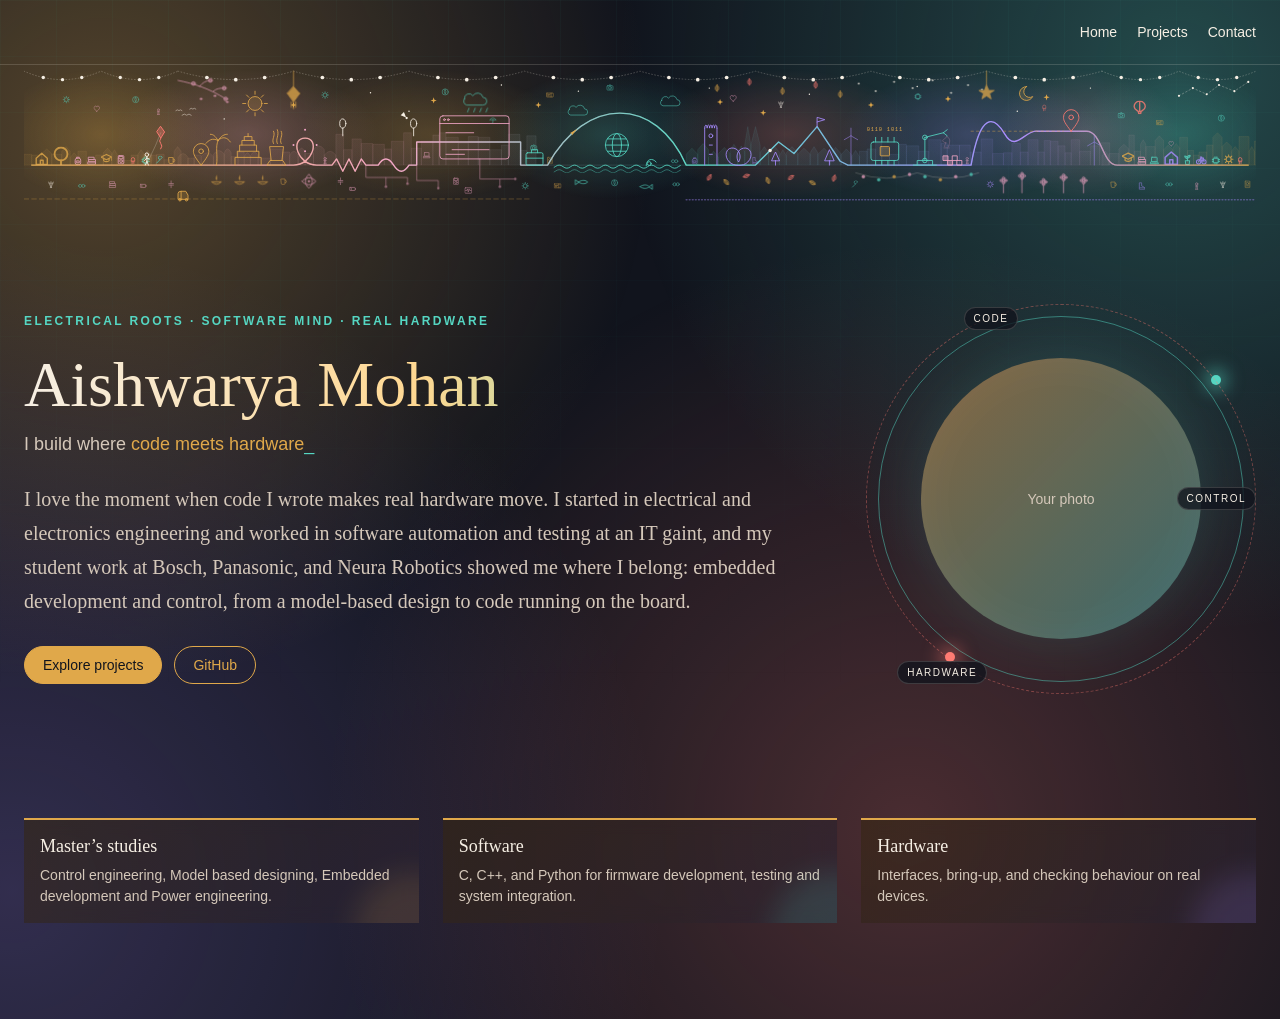
==== commit d4efd0c8: "Add:contact pg and empty project pg" ====
--- a/local/index.html
+++ b/local/index.html
@@ -12,10 +12,10 @@
     <!-- Top bar: the page links. The name is the heading below. -->
     <header class="nav">
       <nav class="nav-links">
-        <!-- Each link jumps to a section with the same id. -->
-        <a href="#home">Home</a>
-        <a href="#projects">Projects</a>
-        <a href="#contact">Contact</a>
+        <!-- Home stays on this file. The other two open their own pages. -->
+        <a href="index.html">Home</a>
+        <a href="projects.html">Projects</a>
+        <a href="contact.html">Contact</a>
       </nav>
     </header>
 
@@ -646,7 +646,7 @@
 
           <!-- Two buttons. A link styled to look like a button. -->
           <div class="hero-buttons">
-            <a class="button button-main" href="#projects">Explore projects</a>
+            <a class="button button-main" href="projects.html">Explore projects</a>
             <a class="button" href="https://github.com/tech-believer">GitHub</a>
           </div>
         </div>
--- a/local/style.css
+++ b/local/style.css
@@ -60,9 +60,9 @@
 .roof {
   position: relative;
   z-index: 1;
-  max-width: 1440px;
   margin: 0 auto;
-  padding: 0 6vw;
+  /* 40px keeps a small edge, so the drawing fills the laptop. */
+  padding: 0 24px;
 }
 
 .roof-art {
@@ -1019,10 +1019,8 @@
   display: flex;
   justify-content: flex-end;
   align-items: center;
-  max-width: 1440px;
   margin: 0 auto;
-  /* 6vw means 6% of the screen width, so big screens get more side space. */
-  padding: 24px 6vw;
+  padding: 24px 24px;
   border-bottom: 1px solid var(--line);
   font-family: Arial, sans-serif;
 }
@@ -1033,7 +1031,8 @@
   text-decoration: none;
 }
 
-.nav a:hover {
+.nav a:hover,
+.nav a.nav-here {
   color: var(--gold);
 }
 
@@ -1043,17 +1042,20 @@
   font-size: 14px;
 }
 
-/* Text on the left, photo pushed to the right edge. */
+/* Text and photo stay together in one centred row. */
 .hero {
   display: flex;
   align-items: center;
+  /* Text starts at the left edge of the cards, photo ends at their right edge. */
   justify-content: space-between;
-  gap: 48px;
+  /* Gap grows with the screen: at least 32px, at most 80px. */
+  gap: clamp(32px, 4vw, 80px);
   min-height: 510px;
 }
 
 .hero-text {
   flex: 1;
+  min-width: 0; /* text uses the space beside the photo, so line count follows the screen */
 }
 
 .eyebrow {
@@ -1066,9 +1068,10 @@
 /* The two rings turn in opposite directions around the portrait. */
 .portrait-system {
   position: relative;
-  width: 390px;
-  height: 390px;
-  flex: 0 0 390px;
+  /* Shrinks on a smaller laptop so it stays beside the text. */
+  width: min(390px, 34vw);
+  height: min(390px, 34vw);
+  flex: 0 1 auto;
   display: grid;
   place-items: center;
 }
@@ -1135,7 +1138,7 @@
 
 .label-control {
   top: 47%;
-  right: -25px;
+  right: 0; /* stays inside the page, not past the screen edge */
 }
 
 .label-hardware {
@@ -1145,8 +1148,8 @@
 
 /* Round photo frame. Same width and height make a perfect circle. */
 .photo {
-  width: 285px;
-  height: 285px;
+  width: 72%;
+  height: 72%;
   display: flex;
   align-items: center;
   justify-content: center;
@@ -1175,9 +1178,8 @@
 .page {
   position: relative;
   z-index: 1;
-  max-width: 1440px;
   margin: 0 auto;
-  padding: 40px 6vw 96px;
+  padding: 40px 24px 96px;
 }
 
 /* Row that holds the two buttons. */
@@ -1257,8 +1259,59 @@
   }
 }
 
+/* Contact form. One field under the next. */
+.contact-line {
+  font-family: Arial, sans-serif;
+}
+
+.contact-line a {
+  color: var(--gold);
+}
+
+.contact-form {
+  display: flex;
+  flex-direction: column;
+  gap: 16px;
+  max-width: 480px;
+  margin-top: 28px;
+  font-family: Arial, sans-serif;
+  font-size: 14px;
+}
+
+.contact-form label {
+  display: flex;
+  flex-direction: column;
+  gap: 6px;
+}
+
+.contact-form input,
+.contact-form textarea {
+  padding: 10px;
+  border: 1px solid var(--line);
+  border-radius: 6px;
+  background: rgba(17, 20, 29, 0.5);
+  color: var(--cream);
+  font: inherit;
+}
+
+.contact-form button {
+  align-self: flex-start;
+  cursor: pointer;
+}
+
+/* Sits under the form, apart from the fields. */
+.find-me {
+  margin-top: 48px;
+  color: var(--muted);
+  font-family: Arial, sans-serif;
+  font-size: 14px;
+}
+
+.find-me a {
+  color: var(--gold);
+}
+
 .intro {
-  max-width: 720px;
   color: var(--muted);
   font-size: 20px;
   line-height: 1.7;
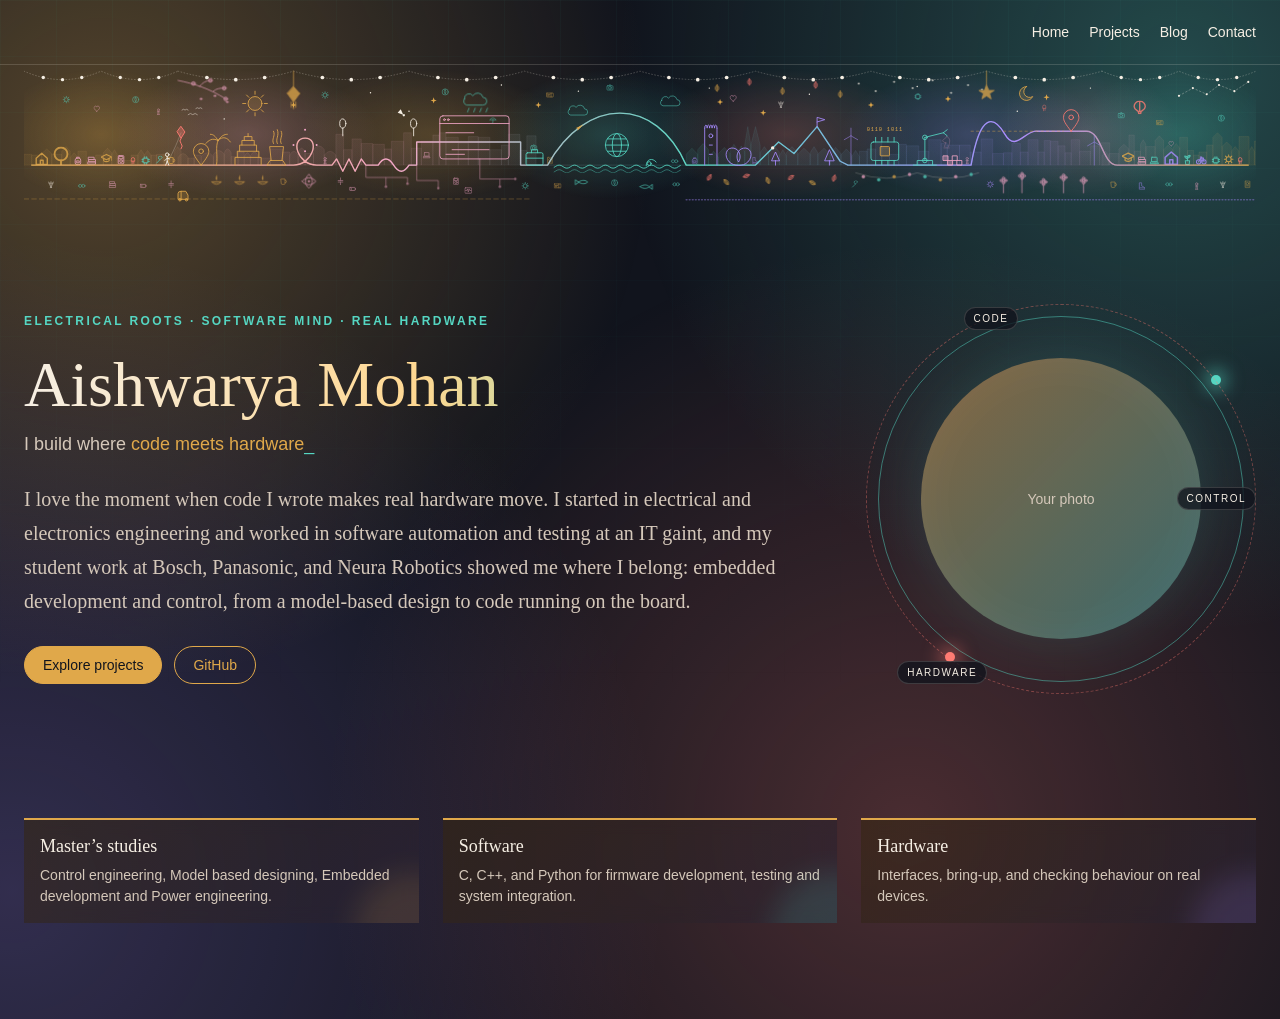
==== commit 5b29155f: "Add: blog page" ====
--- a/local/index.html
+++ b/local/index.html
@@ -12,9 +12,10 @@
     <!-- Top bar: the page links. The name is the heading below. -->
     <header class="nav">
       <nav class="nav-links">
-        <!-- Home stays on this file. The other two open their own pages. -->
+        <!-- Home stays on this file. The others open their own pages. -->
         <a href="index.html">Home</a>
         <a href="projects.html">Projects</a>
+        <a href="blog.html">Blog</a>
         <a href="contact.html">Contact</a>
       </nav>
     </header>
--- a/local/style.css
+++ b/local/style.css
@@ -1311,6 +1311,27 @@
   color: var(--gold);
 }
 
+/* One blog post. Copy the block in blog.html to add another. */
+.post {
+  max-width: 680px;
+  margin-top: 32px;
+  padding-top: 16px;
+  border-top: 1px solid var(--line);
+}
+
+.post-date {
+  margin: 0 0 8px;
+  color: var(--gold);
+  font-family: Arial, sans-serif;
+  font-size: 13px;
+}
+
+.post p {
+  color: var(--muted);
+  font-family: Arial, sans-serif;
+  line-height: 1.6;
+}
+
 .intro {
   color: var(--muted);
   font-size: 20px;
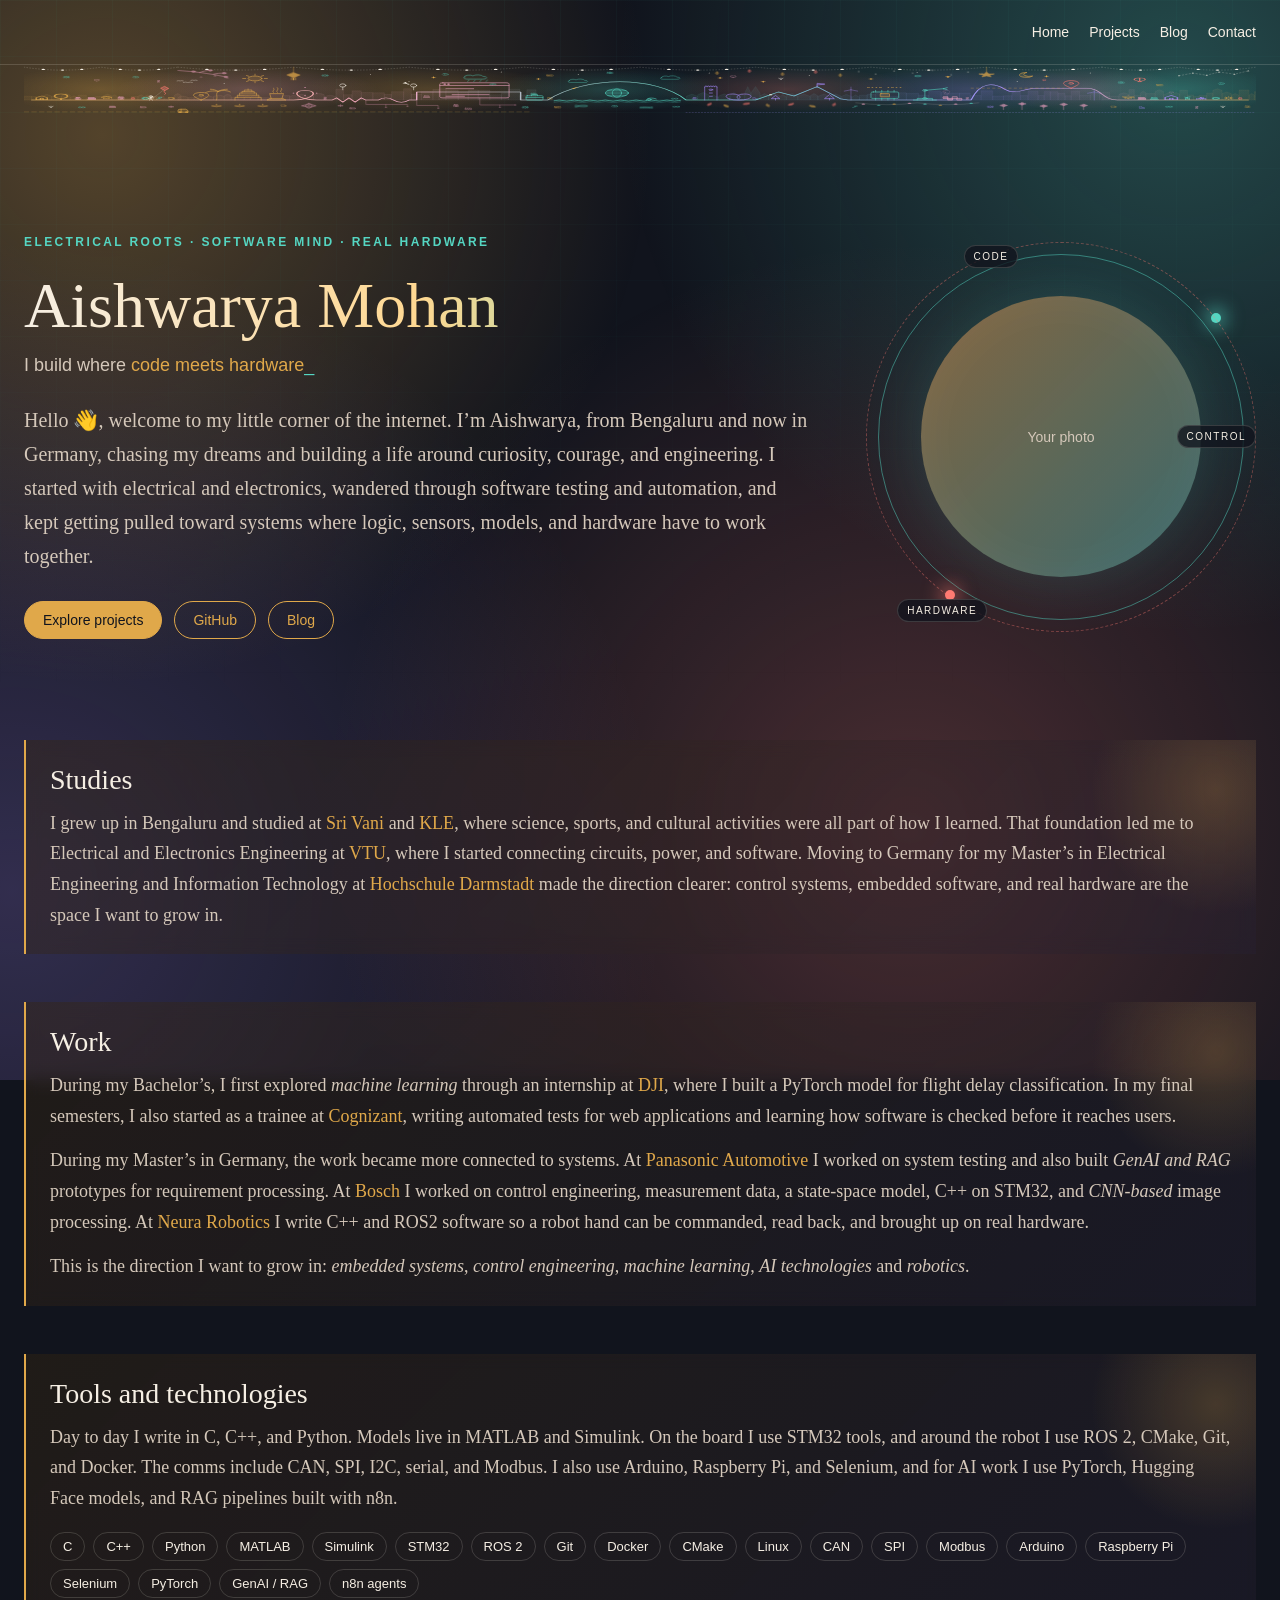
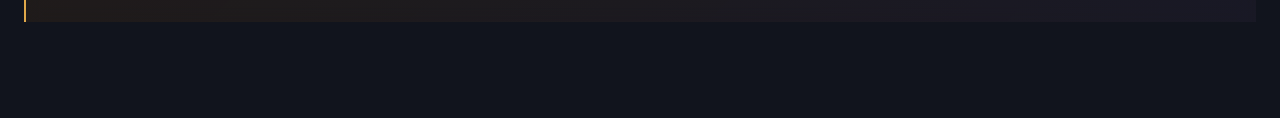
==== commit 66b92566: "Add: frontend ready with other blank pages" ====
--- a/local/index.html
+++ b/local/index.html
@@ -637,18 +637,20 @@
 
           <!-- EDIT: background, the work in Germany, and the focus. -->
           <p class="intro">
-            I love the moment when code I wrote makes real hardware move. I
-            started in electrical and electronics engineering and
-            worked in software automation and testing at an IT gaint,
-            and my student work at Bosch, Panasonic, and Neura Robotics showed me where I
-            belong: embedded development and control, from a model-based design
-            to code running on the board.
+            Hello 👋, welcome to my little corner of the internet. I’m
+            Aishwarya, from Bengaluru and now in Germany, chasing my dreams and building a life around
+            curiosity, courage, and engineering. I started with electrical and
+            electronics, wandered through software testing and automation, and
+            kept getting pulled toward systems where logic, sensors, models, and
+            hardware have to work together. 
           </p>
 
           <!-- Two buttons. A link styled to look like a button. -->
           <div class="hero-buttons">
             <a class="button button-main" href="projects.html">Explore projects</a>
+
             <a class="button" href="https://github.com/tech-believer">GitHub</a>
+            <a class="button" href="blog.html">Blog</a>
           </div>
         </div>
 
@@ -665,23 +667,86 @@
         </div>
       </section>
 
-      <!-- Three starting topics. More sections can be added later. -->
-      <section class="topics" aria-label="Focus areas">
-        <article>
-          <h2>Master’s studies</h2>
-          <p>Control engineering, Model based designing, Embedded development and Power engineering.</p>
-        </article>
-        <article>
-          <h2>Software</h2>
-          <p>C, C++, and Python for firmware development, testing and system integration.</p>
-        </article>
-        <article>
-          <h2>Hardware</h2>
-          <p>Interfaces, bring-up, and checking behaviour on real devices.</p>
-        </article>
+      <!-- Studies, work, and tools. Written as short notes, not a CV. -->
+      <section class="story" id="studies">
+        <h2>Studies</h2>
+        <!-- A short story: where I come from, then where I am now. -->
+        <p>
+          I grew up in Bengaluru and studied at <strong>Sri Vani</strong> and
+          <strong>KLE</strong>, where science, sports, and cultural activities
+          were all part of how I learned. That foundation led me to Electrical
+          and Electronics Engineering at <strong>VTU</strong>, where I started
+          connecting circuits, power, and software. Moving to Germany for my
+          Master’s in Electrical Engineering and Information Technology at
+          <strong>Hochschule Darmstadt</strong> made the direction clearer:
+          control systems, embedded software, and real hardware are the space I
+          want to grow in.
+        </p>
+      </section>
+
+      <section class="story" id="work">
+        <h2>Work</h2>
+        <p>
+          During my Bachelor’s, I first explored <em>machine learning</em>
+          through an internship at <strong>DJI</strong>, where I built a
+          PyTorch model for flight delay classification. In my final semesters,
+          I also started as a trainee at <strong>Cognizant</strong>, writing
+          automated tests for web applications and learning how software is
+          checked before it reaches users.
+        </p>
+        <p>
+          During my Master’s in Germany, the work became more connected to
+          systems. At <strong>Panasonic Automotive</strong> I worked on system
+          testing and also built <em>GenAI and RAG</em> prototypes for
+          requirement processing. At <strong>Bosch</strong> I worked on control
+          engineering, measurement data, a state-space model, C++ on STM32, and
+          <em>CNN-based</em> image processing. At
+          <strong>Neura Robotics</strong> I write C++ and ROS2 software so a
+          robot hand can be commanded, read back, and brought up on real
+          hardware.
+        </p>
+        <p>
+          This is the direction I want to grow in: <em>embedded systems</em>, <em>control engineering</em>,
+          <em>machine learning</em>,  <em>AI technologies</em> and <em>robotics</em>.
+        </p>
+      </section>
+
+      <section class="story" id="tools">
+        <h2>Tools and technologies</h2>
+        <p>
+          Day to day I write in C, C++, and Python. Models live in MATLAB and
+          Simulink. On the board I use STM32 tools, and around the robot I use
+          ROS 2, CMake, Git, and Docker. The comms include CAN, SPI, I2C,
+          serial, and Modbus. I also use Arduino, Raspberry Pi, and Selenium,
+          and for AI work I use PyTorch, Hugging Face models, and RAG
+          pipelines built with n8n.
+        </p>
+        <!-- Small labels under the paragraph, so the tools are easy to scan. -->
+        <ul class="chips">
+          <li>C</li>
+          <li>C++</li>
+          <li>Python</li>
+          <li>MATLAB</li>
+          <li>Simulink</li>
+          <li>STM32</li>
+          <li>ROS 2</li>
+          <li>Git</li>
+          <li>Docker</li>
+          <li>CMake</li>
+          <li>Linux</li>
+          <li>CAN</li>
+          <li>SPI</li>
+          <li>Modbus</li>
+          <li>Arduino</li>
+          <li>Raspberry Pi</li>
+          <li>Selenium</li>
+          <li>PyTorch</li>
+          <li>GenAI / RAG</li>
+          <li>n8n agents</li>
+        </ul>
       </section>
     </main>
     <!-- A tiny script changes the highlighted engineering theme. -->
-    <script src="script.js"></script>
+    <script src="script.js?v=scroll-repeat"></script>
   </body>
 </html>
--- a/local/style.css
+++ b/local/style.css
@@ -63,12 +63,16 @@
   margin: 0 auto;
   /* 40px keeps a small edge, so the drawing fills the laptop. */
   padding: 0 24px;
+  height: clamp(56px, 6vw, 78px);
+  overflow: hidden;
 }
 
 .roof-art {
   display: block;
   width: 100%;
   height: auto;
+  transform: scaleY(0.35);
+  transform-origin: top center;
   fill: none;
   stroke: var(--cream);
   stroke-width: 1.1;
@@ -1009,6 +1013,12 @@
   *,
   *::before {
     animation: none !important;
+    transition: none !important;
+  }
+
+  .story.story-animate {
+    opacity: 1;
+    transform: none;
   }
 }
 
@@ -1338,6 +1348,124 @@
   line-height: 1.7;
 }
 
+/* Studies, work, and tools use full-width panels, so the page does not feel empty. */
+.story {
+  position: relative;
+  overflow: hidden;
+  width: 100%;
+  margin-top: 48px;
+  padding: 24px;
+  border-left: 2px solid var(--gold);
+  background: linear-gradient(135deg, rgba(54, 39, 18, 0.42), rgba(40, 34, 53, 0.36));
+  backdrop-filter: blur(8px);
+}
+
+/* Added by JavaScript before the scroll animation starts. */
+.story.story-animate {
+  opacity: 0;
+  transform: translateX(-48px);
+  transition: opacity 0.7s ease, transform 0.7s ease;
+}
+
+/* Added by JavaScript when the section reaches the screen. */
+.story.story-animate.is-visible {
+  opacity: 1;
+  transform: translateX(0);
+}
+
+/* Soft colour on the right fills the panel without adding more text. */
+.story::after {
+  content: "";
+  position: absolute;
+  width: 260px;
+  height: 260px;
+  right: -90px;
+  top: -80px;
+  border-radius: 50%;
+  background: radial-gradient(circle, rgba(224, 168, 74, 0.22), transparent 68%);
+}
+
+.story > * {
+  position: relative;
+  z-index: 1;
+}
+
+.story h2 {
+  margin: 0 0 12px;
+  font-size: 28px;
+  font-weight: normal;
+}
+
+.story p {
+  width: 100%;
+  max-width: none;
+  margin: 0 0 14px;
+  color: var(--muted);
+  font-size: 18px;
+  line-height: 1.7;
+  text-wrap: pretty;
+}
+
+.story p:last-of-type {
+  margin-bottom: 0;
+}
+
+/* The first line of a section: bigger and brighter. */
+.story .lead {
+  color: var(--cream);
+  font-size: 22px;
+}
+
+/* Company and institution names stand out in gold. */
+.story strong {
+  color: var(--gold);
+  font-weight: normal;
+}
+
+/* AI and ML words are italic, not a separate colour. */
+.story em {
+  color: inherit;
+  font-style: italic;
+}
+
+/* A boxed block with a teal line on the left, for the AI part. */
+.highlight {
+  margin: 20px 0;
+  padding: 16px 20px;
+  border-left: 3px solid var(--teal);
+  background: rgba(85, 214, 194, 0.08);
+}
+
+.highlight h3 {
+  margin: 0 0 8px;
+  color: var(--teal);
+  font-size: 20px;
+  font-weight: normal;
+}
+
+.highlight strong {
+  color: var(--teal);
+}
+
+/* Tool names as small labels. The list has no bullets. */
+.chips {
+  display: flex;
+  flex-wrap: wrap;
+  gap: 8px;
+  margin: 18px 0 0;
+  padding: 0;
+  list-style: none;
+}
+
+.chips li {
+  padding: 6px 12px;
+  border: 1px solid var(--line);
+  border-radius: 999px;
+  color: var(--cream);
+  font-family: Arial, sans-serif;
+  font-size: 13px;
+}
+
 /* Place the three topics side by side on a wide screen. */
 .topics {
   display: grid;
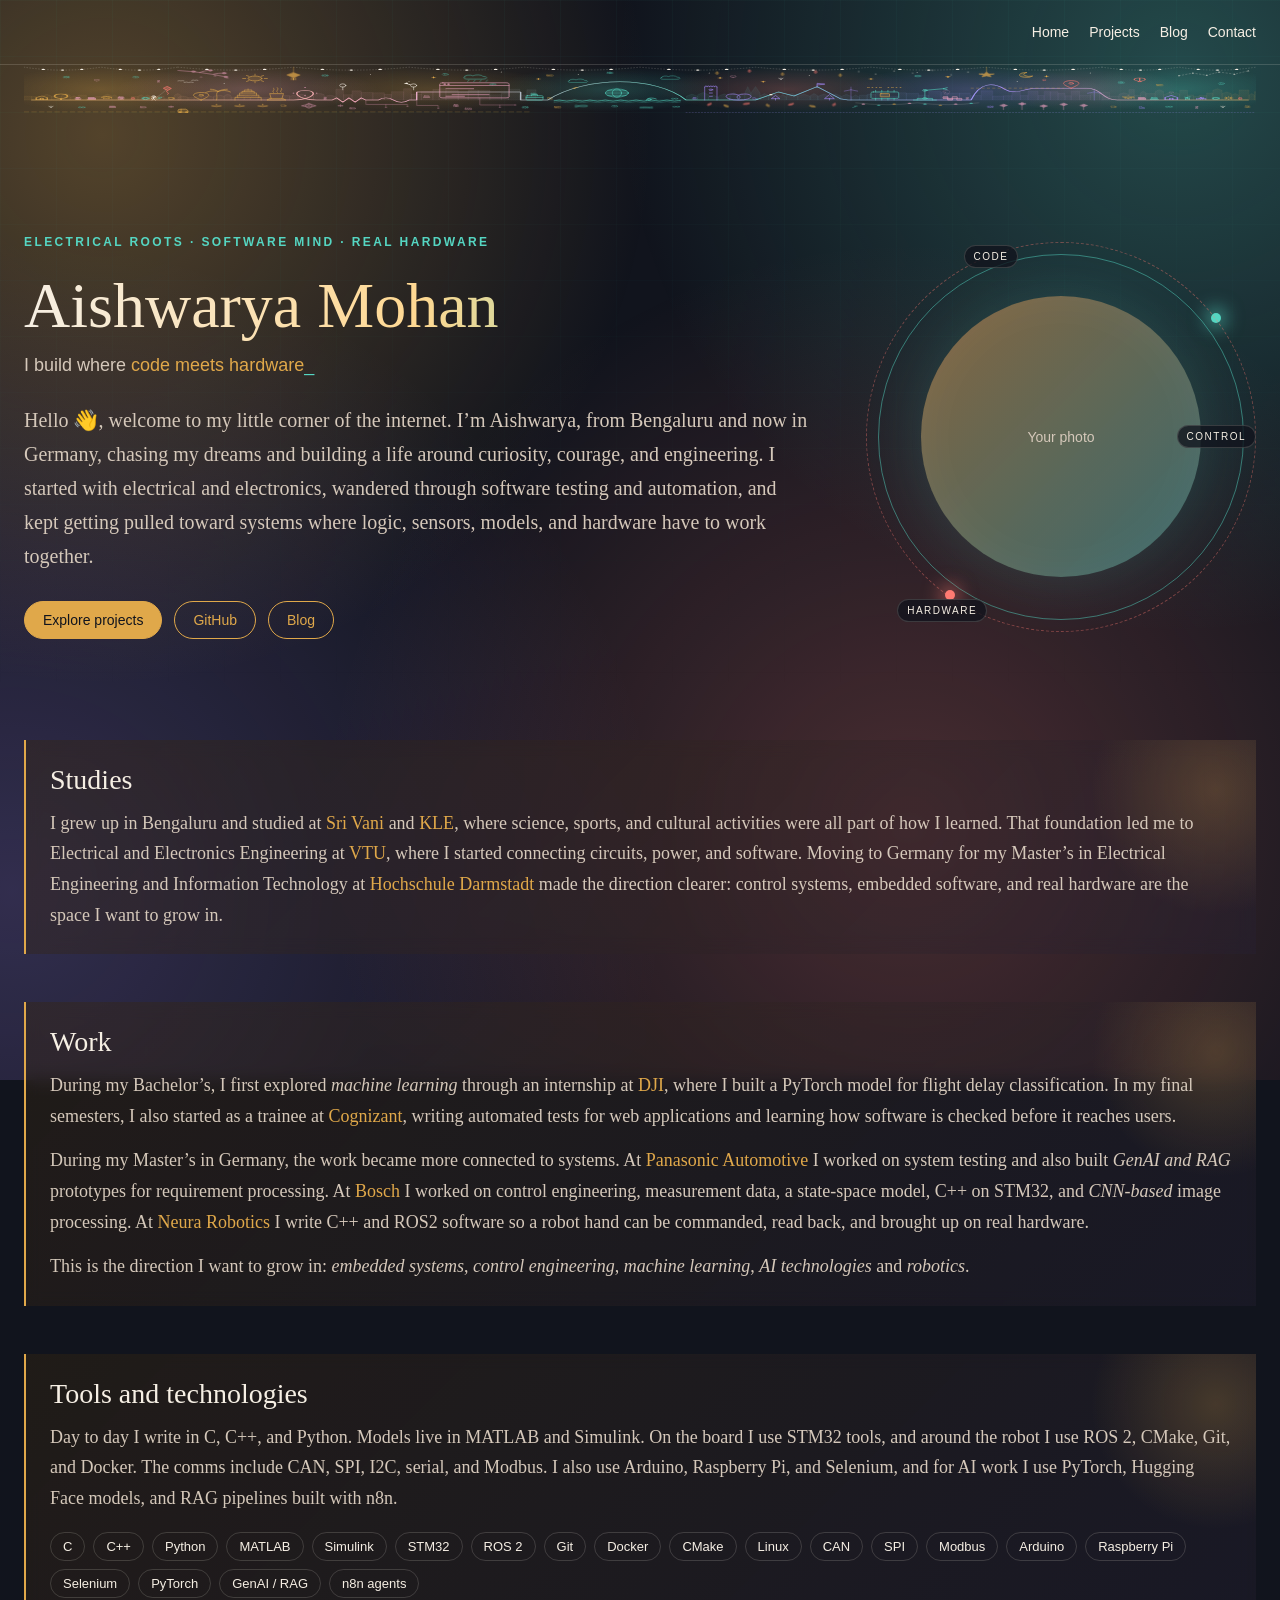
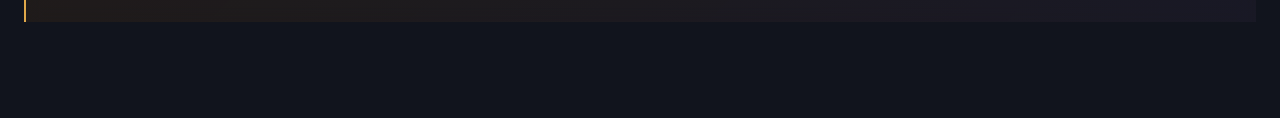
==== commit 8b35e72d: "Add: metadat for SEO" ====
--- a/local/index.html
+++ b/local/index.html
@@ -4,6 +4,11 @@
   <head>
     <meta charset="UTF-8" />
     <meta name="viewport" content="width=device-width, initial-scale=1.0" />
+    <!-- Short text that search engines and link previews can show. -->
+    <meta
+      name="description"
+      content="Personal website of Aishwarya Mohan, focused on embedded systems, control, machine learning, AI technologies, and real hardware."
+    />
     <title>Aishwarya Mohan</title>
     <!-- style.css holds the colours and layout. -->
     <link rel="stylesheet" href="style.css" />
